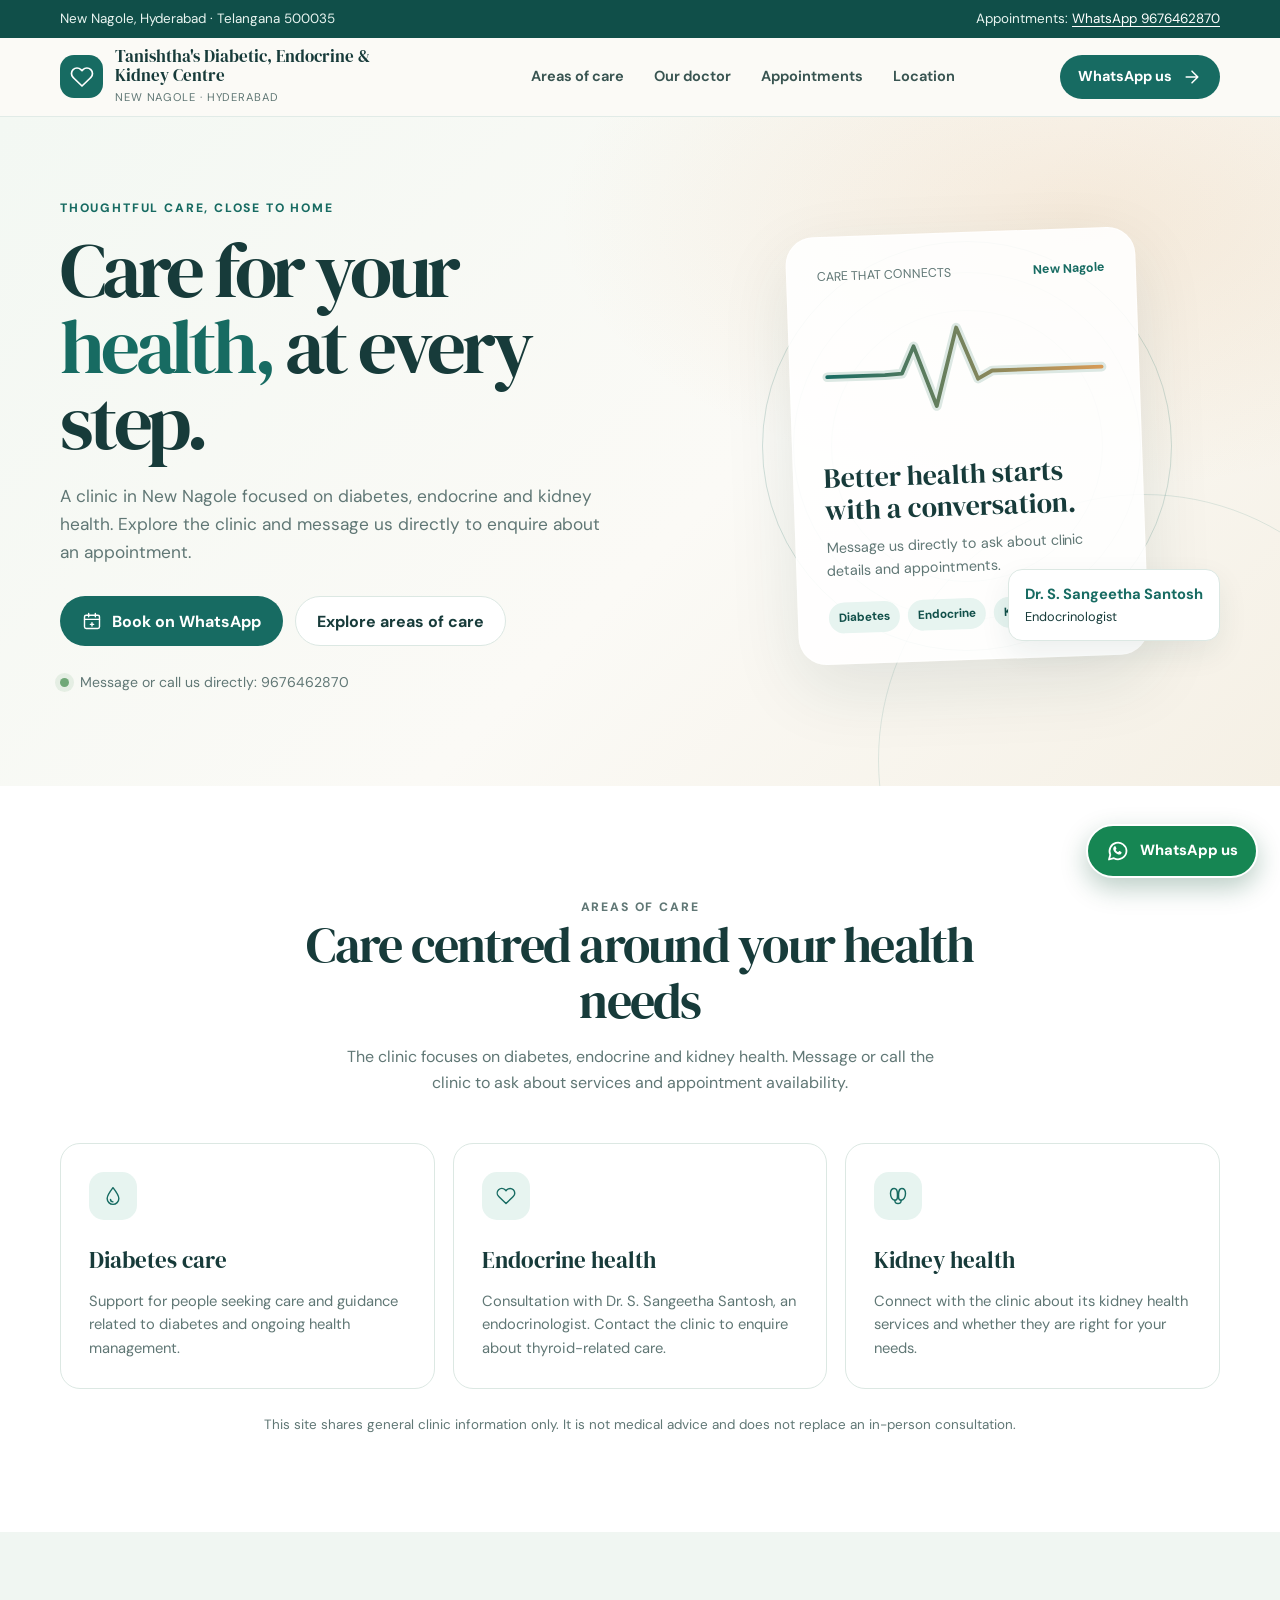
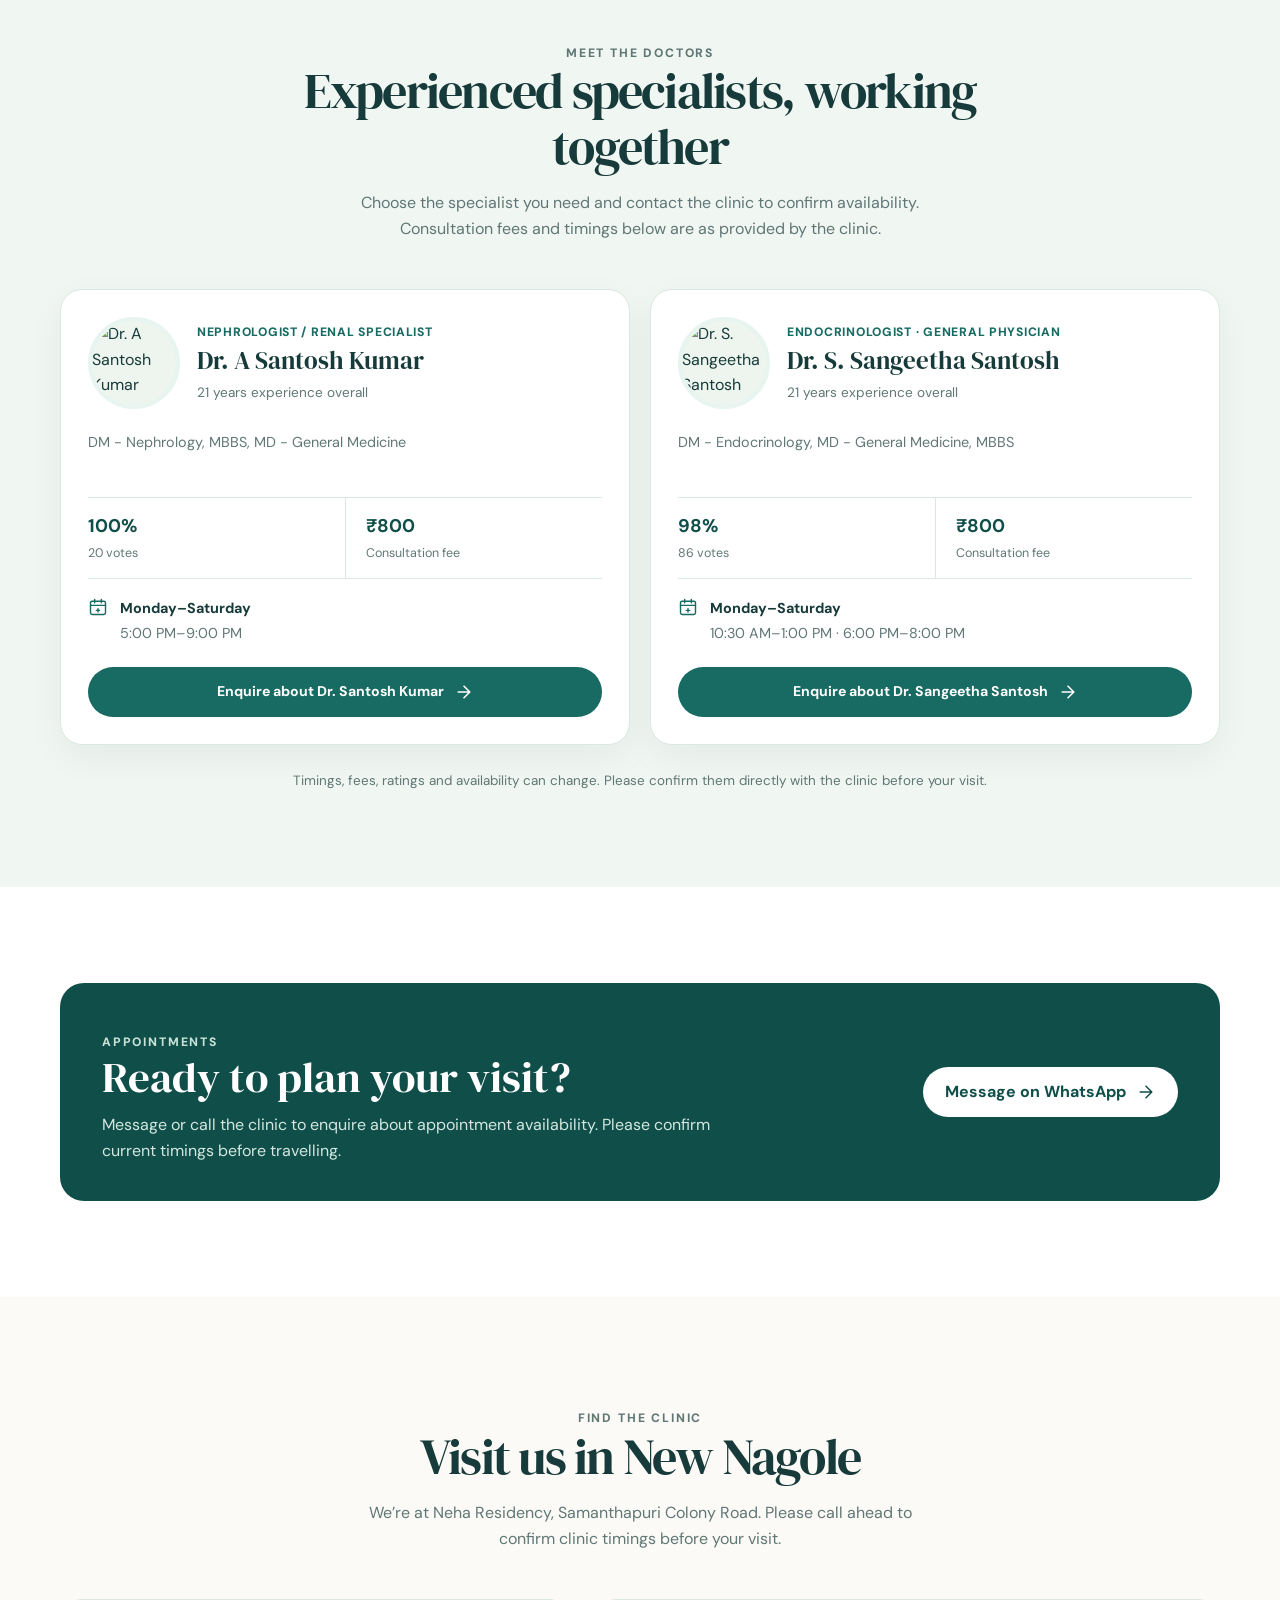
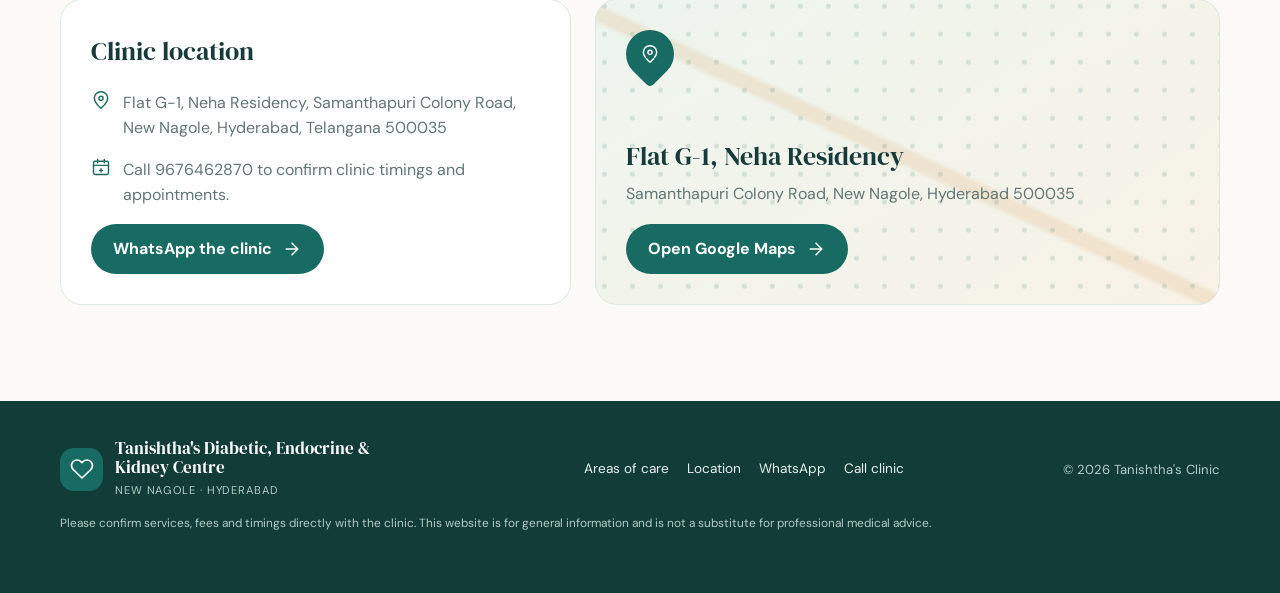
==== index.html @ 3f3e32c4 "Publish Tanishtha clinic website Add clinic landing page, WhatsApp contact, doctor profiles, and Git" ====
<!doctype html>
<html lang="en">
<head>
  <meta charset="utf-8">
  <meta name="viewport" content="width=device-width, initial-scale=1">
  <meta name="theme-color" content="#fbfaf6">
  <meta name="description" content="Contact Tanishtha's Diabetic, Endocrine & Kidney Centre in New Nagole, Hyderabad. WhatsApp or call 9676462870 for appointment enquiries and clinic details.">
  <meta property="og:type" content="website">
  <meta property="og:title" content="Tanishtha's Diabetic, Endocrine & Kidney Centre">
  <meta property="og:description" content="WhatsApp or call Tanishtha's Diabetic, Endocrine & Kidney Centre in New Nagole, Hyderabad.">
  <title>Tanishtha's Diabetic, Endocrine &amp; Kidney Centre | New Nagole, Hyderabad</title>
  <link rel="icon" href="assets/clinic-mark.svg" type="image/svg+xml">
  <link rel="preconnect" href="https://fonts.googleapis.com">
  <link rel="preconnect" href="https://fonts.gstatic.com" crossorigin>
  <link href="https://fonts.googleapis.com/css2?family=DM+Sans:wght@400;500;600;700;800&family=DM+Serif+Display&display=swap" rel="stylesheet">
  <link rel="stylesheet" href="assets/clinic.css">
  <script src="assets/clinic.js" defer></script>
</head>
<body>
  <svg aria-hidden="true" width="0" height="0" style="position:absolute">
    <symbol id="i-arrow" viewBox="0 0 24 24"><path d="M5 12h14m-7-7 7 7-7 7" fill="none" stroke="currentColor" stroke-linecap="round" stroke-linejoin="round" stroke-width="1.8"/></symbol>
    <symbol id="i-heart" viewBox="0 0 24 24"><path d="M20.8 4.6a5.5 5.5 0 0 0-7.8 0L12 5.7l-1.1-1.1a5.5 5.5 0 0 0-7.8 7.8l1.1 1.1L12 21l7.8-7.5 1.1-1.1a5.5 5.5 0 0 0-.1-7.8Z" fill="none" stroke="currentColor" stroke-linecap="round" stroke-linejoin="round" stroke-width="1.7"/></symbol>
    <symbol id="i-drop" viewBox="0 0 24 24"><path d="M12 22a7 7 0 0 0 7-7c0-4-7-13-7-13S5 11 5 15a7 7 0 0 0 7 7Z" fill="none" stroke="currentColor" stroke-linejoin="round" stroke-width="1.7"/><path d="M9 16a3 3 0 0 0 3 3" fill="none" stroke="currentColor" stroke-linecap="round" stroke-width="1.7"/></symbol>
    <symbol id="i-kidney" viewBox="0 0 24 24"><path d="M7.5 3C4.2 3 3 6.2 3 9.1 3 13 5.1 17 8.2 17c2 0 3.1-1.5 3.1-3.6V9.8C11.3 5.6 9.5 3 7.5 3Zm9 0c3.3 0 4.5 3.2 4.5 6.1 0 3.9-2.1 7.9-5.2 7.9-2 0-3.1-1.5-3.1-3.6V9.8c0-4.2 1.8-6.8 3.8-6.8Z" fill="none" stroke="currentColor" stroke-linecap="round" stroke-linejoin="round" stroke-width="1.7"/><path d="M8.2 17c0 2.2 1.5 4 3.8 4m3.8-4c0 2.2-1.5 4-3.8 4" fill="none" stroke="currentColor" stroke-linecap="round" stroke-width="1.7"/></symbol>
    <symbol id="i-pin" viewBox="0 0 24 24"><path d="M20 10c0 5-8 12-8 12S4 15 4 10a8 8 0 1 1 16 0Z" fill="none" stroke="currentColor" stroke-linejoin="round" stroke-width="1.7"/><circle cx="12" cy="10" r="2.5" fill="none" stroke="currentColor" stroke-width="1.7"/></symbol>
    <symbol id="i-calendar" viewBox="0 0 24 24"><rect x="3" y="5" width="18" height="16" rx="2" fill="none" stroke="currentColor" stroke-width="1.7"/><path d="M16 3v4M8 3v4M3 10h18m-9 4v4m-2-2h4" fill="none" stroke="currentColor" stroke-linecap="round" stroke-width="1.7"/></symbol>
    <symbol id="i-doctor" viewBox="0 0 24 24"><path d="M12 12a4 4 0 1 0 0-8 4 4 0 0 0 0 8Zm-7 9a7 7 0 0 1 14 0M19 8v6a3 3 0 0 1-6 0v-2" fill="none" stroke="currentColor" stroke-linecap="round" stroke-linejoin="round" stroke-width="1.7"/></symbol>
  </svg>
  <div class="topline">
    <div class="wrap topline-inner">
      <span>New Nagole, Hyderabad · Telangana 500035</span>
      <span>Appointments: <a href="https://wa.me/919676462870?text=Hello%2C%20I%27d%20like%20to%20enquire%20about%20an%20appointment%20at%20Tanishtha%27s%20clinic.">WhatsApp 9676462870</a></span>
    </div>
  </div>
  <header class="header">
    <nav class="wrap nav" aria-label="Main navigation">
      <a class="brand" href="#home" aria-label="Tanishtha's clinic home">
        <span class="brand-mark"><svg class="icon" aria-hidden="true"><use href="#i-heart"/></svg></span>
        <span><span class="brand-name">Tanishtha's Diabetic, Endocrine &amp; Kidney Centre</span><span class="brand-subtitle">New Nagole · Hyderabad</span></span>
      </a>
      <div class="nav-links" id="navigation">
        <a href="#care">Areas of care</a>
        <a href="#doctor">Our doctor</a>
        <a href="#visit">Appointments</a>
        <a href="#location">Location</a>
      </div>
      <div class="nav-actions">
        <a class="button" href="https://wa.me/919676462870?text=Hello%2C%20I%27d%20like%20to%20enquire%20about%20an%20appointment%20at%20Tanishtha%27s%20clinic." target="_blank" rel="noopener noreferrer">WhatsApp us <svg class="icon" aria-hidden="true"><use href="#i-arrow"/></svg></a>
        <button class="menu-toggle" type="button" aria-label="Open navigation menu" aria-controls="navigation" aria-expanded="false">
          <svg class="icon menu-icon-open" aria-hidden="true" viewBox="0 0 24 24"><path d="M4 7h16M4 12h16M4 17h16" fill="none" stroke="currentColor" stroke-linecap="round" stroke-width="1.8"/></svg>
          <svg class="icon menu-icon-close" aria-hidden="true" viewBox="0 0 24 24"><path d="m6 6 12 12M18 6 6 18" fill="none" stroke="currentColor" stroke-linecap="round" stroke-width="1.8"/></svg>
        </button>
      </div>
    </nav>
  </header>
  <main>
    <section class="hero" id="home">
      <div class="wrap hero-grid">
        <div>
          <p class="eyebrow">Thoughtful care, close to home</p>
          <h1>Care for your <em>health,</em> at every step.</h1>
          <p class="hero-copy">A clinic in New Nagole focused on diabetes, endocrine and kidney health. Explore the clinic and message us directly to enquire about an appointment.</p>
          <div class="hero-actions">
            <a class="button" href="https://wa.me/919676462870?text=Hello%2C%20I%27d%20like%20to%20enquire%20about%20an%20appointment%20at%20Tanishtha%27s%20clinic." target="_blank" rel="noopener noreferrer"><svg class="icon" aria-hidden="true"><use href="#i-calendar"/></svg> Book on WhatsApp</a>
            <a class="button button--soft" href="#care">Explore areas of care</a>
          </div>
          <div class="trust-note"><span class="trust-dot"></span><span>Message or call us directly: <a href="tel:+919676462870">9676462870</a></span></div>
        </div>
        <div class="hero-art" aria-label="Illustration representing coordinated health care">
          <div class="art-orbit" aria-hidden="true"></div>
          <article class="art-card">
            <div class="art-top"><span>CARE THAT CONNECTS</span><strong>New Nagole</strong></div>
            <svg class="health-mark" viewBox="0 0 300 130" role="img" aria-label="Decorative heartbeat line">
              <defs><linearGradient id="wave" x1="0" x2="1"><stop stop-color="#176b62"/><stop offset="1" stop-color="#d79b57"/></linearGradient></defs>
              <path d="M7 66h60l18-1 13-28 22 63 23-81 21 54 15-8h114" fill="none" stroke="#dce8e3" stroke-linecap="round" stroke-linejoin="round" stroke-width="10"/>
              <path d="M7 66h60l18-1 13-28 22 63 23-81 21 54 15-8h114" fill="none" stroke="url(#wave)" stroke-linecap="round" stroke-linejoin="round" stroke-width="4"/>
            </svg>
            <h2>Better health starts with a conversation.</h2>
            <p>Message us directly to ask about clinic details and appointments.</p>
            <div class="art-tags"><span>Diabetes</span><span>Endocrine</span><span>Kidney health</span></div>
          </article>
          <div class="floating-note"><strong>Dr. S. Sangeetha Santosh</strong>Endocrinologist</div>
        </div>
      </div>
    </section>

    <section class="section care-section" id="care">
      <div class="wrap">
        <div class="section-heading">
          <p class="eyebrow">Areas of care</p>
          <h2>Care centred around your health needs</h2>
          <p>The clinic focuses on diabetes, endocrine and kidney health. Message or call the clinic to ask about services and appointment availability.</p>
        </div>
        <div class="care-grid">
          <article class="care-card">
            <div class="care-icon"><svg class="icon" aria-hidden="true"><use href="#i-drop"/></svg></div>
            <h3>Diabetes care</h3>
            <p>Support for people seeking care and guidance related to diabetes and ongoing health management.</p>
          </article>
          <article class="care-card">
            <div class="care-icon"><svg class="icon" aria-hidden="true"><use href="#i-heart"/></svg></div>
            <h3>Endocrine health</h3>
            <p>Consultation with Dr. S. Sangeetha Santosh, an endocrinologist. Contact the clinic to enquire about thyroid-related care.</p>
          </article>
          <article class="care-card">
            <div class="care-icon"><svg class="icon" aria-hidden="true"><use href="#i-kidney"/></svg></div>
            <h3>Kidney health</h3>
            <p>Connect with the clinic about its kidney health services and whether they are right for your needs.</p>
          </article>
        </div>
        <p class="note">This site shares general clinic information only. It is not medical advice and does not replace an in-person consultation.</p>
      </div>
    </section>

    <section class="section doctor-section" id="doctor">
      <div class="wrap">
        <div class="section-heading">
          <p class="eyebrow">Meet the doctors</p>
          <h2>Experienced specialists, working together</h2>
          <p>Choose the specialist you need and contact the clinic to confirm availability. Consultation fees and timings below are as provided by the clinic.</p>
        </div>
        <div class="doctors-grid">
          <article class="doctor-card">
            <div class="doctor-card-top">
              <img class="doctor-photo" src="https://images1-fabric.practo.com/doctor/870340/dr-ambekar-santosh-kumar-5f352f59d3ddb.png/thumbnail" alt="Dr. A Santosh Kumar" loading="lazy" width="92" height="92">
              <div>
                <p class="doctor-specialty">Nephrologist / Renal Specialist</p>
                <h3>Dr. A Santosh Kumar</h3>
                <p class="doctor-experience">21 years experience overall</p>
              </div>
            </div>
            <p class="doctor-qualifications">DM - Nephrology, MBBS, MD - General Medicine</p>
            <div class="doctor-stats">
              <div><strong>100%</strong><span>20 votes</span></div>
              <div><strong>₹800</strong><span>Consultation fee</span></div>
            </div>
            <div class="doctor-schedule"><svg class="icon" aria-hidden="true"><use href="#i-calendar"/></svg><span><strong>Monday–Saturday</strong>5:00 PM–9:00 PM</span></div>
            <a class="button doctor-contact" href="https://wa.me/919676462870?text=Hello%2C%20I%27d%20like%20to%20enquire%20about%20an%20appointment%20with%20Dr.%20A%20Santosh%20Kumar.">Enquire about Dr. Santosh Kumar <svg class="icon" aria-hidden="true"><use href="#i-arrow"/></svg></a>
          </article>
          <article class="doctor-card">
            <div class="doctor-card-top">
              <img class="doctor-photo" src="https://imagesx.practo.com/providers/dr-s-sangeetha-santosh-endocrinologist-hyderabad-77d8cdd9-122f-4fcc-ba13-24023d7fada7.jpg?i_type=t_70x70" alt="Dr. S. Sangeetha Santosh" loading="lazy" width="92" height="92">
              <div>
                <p class="doctor-specialty">Endocrinologist · General Physician</p>
                <h3>Dr. S. Sangeetha Santosh</h3>
                <p class="doctor-experience">21 years experience overall</p>
              </div>
            </div>
            <p class="doctor-qualifications">DM - Endocrinology, MD - General Medicine, MBBS</p>
            <div class="doctor-stats">
              <div><strong>98%</strong><span>86 votes</span></div>
              <div><strong>₹800</strong><span>Consultation fee</span></div>
            </div>
            <div class="doctor-schedule"><svg class="icon" aria-hidden="true"><use href="#i-calendar"/></svg><span><strong>Monday–Saturday</strong>10:30 AM–1:00 PM · 6:00 PM–8:00 PM</span></div>
            <a class="button doctor-contact" href="https://wa.me/919676462870?text=Hello%2C%20I%27d%20like%20to%20enquire%20about%20an%20appointment%20with%20Dr.%20S.%20Sangeetha%20Santosh.">Enquire about Dr. Sangeetha Santosh <svg class="icon" aria-hidden="true"><use href="#i-arrow"/></svg></a>
          </article>
        </div>
        <p class="note">Timings, fees, ratings and availability can change. Please confirm them directly with the clinic before your visit.</p>
      </div>
    </section>

    <section class="section visit-section" id="visit">
      <div class="wrap">
        <div class="visit-panel">
          <div>
            <p class="eyebrow" style="color:#c9e2d7">Appointments</p>
            <h2>Ready to plan your visit?</h2>
            <p>Message or call the clinic to enquire about appointment availability. Please confirm current timings before travelling.</p>
          </div>
          <a class="button" href="https://wa.me/919676462870?text=Hello%2C%20I%27d%20like%20to%20enquire%20about%20an%20appointment%20at%20Tanishtha%27s%20clinic." target="_blank" rel="noopener noreferrer">Message on WhatsApp <svg class="icon" aria-hidden="true"><use href="#i-arrow"/></svg></a>
        </div>
      </div>
    </section>

    <section class="section location-section" id="location">
      <div class="wrap">
        <div class="section-heading">
          <p class="eyebrow">Find the clinic</p>
          <h2>Visit us in New Nagole</h2>
          <p>We’re at Neha Residency, Samanthapuri Colony Road. Please call ahead to confirm clinic timings before your visit.</p>
        </div>
        <div class="location-grid">
          <article class="location-card">
            <h3>Clinic location</h3>
            <div class="location-detail"><svg class="icon" aria-hidden="true"><use href="#i-pin"/></svg><span>Flat G-1, Neha Residency, Samanthapuri Colony Road, New Nagole, Hyderabad, Telangana 500035</span></div>
            <div class="location-detail"><svg class="icon" aria-hidden="true"><use href="#i-calendar"/></svg><span>Call <a href="tel:+919676462870">9676462870</a> to confirm clinic timings and appointments.</span></div>
            <a class="button" href="https://wa.me/919676462870?text=Hello%2C%20I%27d%20like%20to%20enquire%20about%20a%20visit%20to%20the%20clinic.">WhatsApp the clinic <svg class="icon" aria-hidden="true"><use href="#i-arrow"/></svg></a>
          </article>
          <a class="map-card" href="https://www.google.com/maps/search/?api=1&amp;query=Flat+G-1%2C+Neha+Residency%2C+Samanthapuri+Colony+Road%2C+New+Nagole%2C+Hyderabad%2C+Telangana+500035" target="_blank" rel="noopener noreferrer" aria-label="Search for the clinic address in Google Maps">
            <span class="map-pin"><svg class="icon" aria-hidden="true"><use href="#i-pin"/></svg></span>
            <h3>Flat G-1, Neha Residency</h3>
            <p>Samanthapuri Colony Road, New Nagole, Hyderabad 500035</p>
            <span class="button">Open Google Maps <svg class="icon" aria-hidden="true"><use href="#i-arrow"/></svg></span>
          </a>
        </div>
      </div>
    </section>
  </main>
  <footer class="footer">
    <div class="wrap footer-inner">
      <a class="brand" href="#home">
        <span class="brand-mark"><svg class="icon" aria-hidden="true"><use href="#i-heart"/></svg></span>
        <span><span class="brand-name">Tanishtha's Diabetic, Endocrine &amp; Kidney Centre</span><span class="brand-subtitle">New Nagole · Hyderabad</span></span>
      </a>
      <div class="footer-links"><a href="#care">Areas of care</a><a href="#location">Location</a><a href="https://wa.me/919676462870?text=Hello%2C%20I%27d%20like%20to%20enquire%20about%20an%20appointment%20at%20Tanishtha%27s%20clinic." target="_blank" rel="noopener noreferrer">WhatsApp</a><a href="tel:+919676462870">Call clinic</a></div>
      <span class="footer-copy">© <span id="year">2026</span> Tanishtha's Clinic</span>
    </div>
    <div class="wrap disclaimer">Please confirm services, fees and timings directly with the clinic. This website is for general information and is not a substitute for professional medical advice.</div>
  </footer>
  <a class="whatsapp-float" href="https://wa.me/919676462870?text=Hello%2C%20I%27d%20like%20to%20enquire%20about%20an%20appointment%20at%20Tanishtha%27s%20clinic." target="_blank" rel="noopener noreferrer" aria-label="Chat with the clinic on WhatsApp">
    <svg viewBox="0 0 24 24" aria-hidden="true"><path d="M20.5 11.8a8.5 8.5 0 0 1-12.6 7.4L3 20.5l1.3-4.7A8.5 8.5 0 1 1 20.5 11.8Z" fill="none" stroke="currentColor" stroke-linecap="round" stroke-linejoin="round" stroke-width="1.8"/><path d="M8.1 7.7c.2-.4.4-.4.7-.4h.4c.2 0 .4.1.5.4l.7 1.7c.1.2.1.4 0 .6l-.5.6c-.2.2-.2.4-.1.6.4.8 1.1 1.5 1.9 1.9.2.1.4.1.6-.1l.7-.8c.2-.2.4-.2.6-.1l1.7.8c.2.1.3.3.3.5 0 .3-.2 1.1-.7 1.5-.5.5-1.2.7-1.9.6-1-.1-2.3-.7-3.6-1.8-1.1-1-1.9-2.3-2.1-3.3-.2-.9.1-1.8.6-2.3Z" fill="currentColor"/></svg>
    <span>WhatsApp us</span>
  </a>
</body>
</html>
---- assets/clinic.css ----
:root {
  color-scheme: light;
  --ink: #173b3a;
  --muted: #607775;
  --brand: #176b62;
  --brand-dark: #104f49;
  --brand-light: #e7f4f0;
  --accent: #d79b57;
  --paper: #fbfaf6;
  --white: #fff;
  --line: #dce8e3;
  --shadow: 0 24px 70px rgba(23, 59, 58, .1);
  font-family: "DM Sans", "Segoe UI", sans-serif;
  scroll-behavior: smooth;
}

* { box-sizing: border-box; }
body { margin: 0; color: var(--ink); background: var(--paper); line-height: 1.6; }
body, button, a { -webkit-tap-highlight-color: transparent; }
a { color: inherit; text-decoration: none; }
button { font: inherit; }
img, svg { display: block; max-width: 100%; }
.wrap { width: min(1160px, calc(100% - 40px)); margin-inline: auto; }
.eyebrow { margin: 0 0 14px; color: var(--brand); font-size: .76rem; font-weight: 800; letter-spacing: .15em; text-transform: uppercase; }
.section { padding: 96px 0; }
.section-heading { max-width: 680px; margin: 0 auto 48px; text-align: center; }
.section-heading h2 { margin: 0; font-family: "DM Serif Display", Georgia, serif; font-size: clamp(2rem, 4vw, 3.15rem); font-weight: 400; letter-spacing: -.035em; line-height: 1.1; }
.section-heading p { margin: 16px auto 0; max-width: 590px; color: var(--muted); }
.button { min-height: 50px; display: inline-flex; align-items: center; justify-content: center; gap: 10px; padding: 0 21px; border: 1px solid transparent; border-radius: 999px; background: var(--brand); color: var(--white); font-weight: 700; transition: background .2s, transform .2s, box-shadow .2s; }
.button:hover { transform: translateY(-2px); background: var(--brand-dark); box-shadow: 0 10px 24px rgba(23, 107, 98, .2); }
.button:focus-visible, a:focus-visible, button:focus-visible { outline: 3px solid var(--accent); outline-offset: 3px; }
.button--outline { border-color: rgba(255,255,255,.56); background: transparent; color: var(--white); }
.button--outline:hover { background: rgba(255,255,255,.12); }
.icon { width: 20px; height: 20px; flex: none; }

.topline { background: var(--brand-dark); color: #e9f5f1; font-size: .84rem; }
.topline-inner { min-height: 38px; display: flex; align-items: center; justify-content: space-between; gap: 14px; }
.topline a { color: white; text-decoration: underline; text-underline-offset: 3px; }
.header { position: sticky; z-index: 20; top: 0; border-bottom: 1px solid rgba(220,232,227,.82); background: rgba(251,250,246,.94); backdrop-filter: blur(14px); }
.nav { min-height: 78px; display: flex; align-items: center; justify-content: space-between; gap: 24px; }
.brand { display: flex; align-items: center; gap: 12px; min-width: 0; }
.brand-mark { width: 43px; height: 43px; display: grid; place-items: center; border-radius: 14px; background: var(--brand); color: white; }
.brand-mark .icon { width: 24px; height: 24px; }
.brand-name { display: block; max-width: 310px; font-family: "DM Serif Display", Georgia, serif; font-size: 1.08rem; line-height: 1.12; }
.brand-subtitle { display: block; margin-top: 4px; color: var(--muted); font-size: .7rem; letter-spacing: .08em; text-transform: uppercase; }
.nav-links { display: flex; align-items: center; gap: clamp(14px, 2.4vw, 30px); color: #385451; font-size: .91rem; font-weight: 650; }
.nav-links a:hover { color: var(--brand); }
.nav-actions { display: flex; align-items: center; gap: 12px; }
.nav-actions .button { min-height: 44px; padding-inline: 17px; font-size: .9rem; }
.menu-toggle { display: none; width: 44px; height: 44px; place-items: center; border: 1px solid var(--line); border-radius: 50%; background: white; color: var(--ink); cursor: pointer; }
.menu-icon-close { display: none; }
.menu-toggle[aria-expanded="true"] .menu-icon-open { display: none; }
.menu-toggle[aria-expanded="true"] .menu-icon-close { display: block; }

.hero { position: relative; overflow: hidden; padding: 82px 0 92px; background: radial-gradient(ellipse at 84% 15%, rgba(215,155,87,.17), transparent 34%), linear-gradient(135deg, #f3f8f3 0%, #fbfaf6 56%, #f5f0e5 100%); }
.hero::after { position: absolute; right: -130px; bottom: -240px; width: 530px; height: 530px; border: 1px solid rgba(23,107,98,.12); border-radius: 50%; content: ""; }
.hero-grid { position: relative; z-index: 1; display: grid; grid-template-columns: 1.08fr .92fr; align-items: center; gap: 60px; }
.hero h1 { max-width: 700px; margin: 0; font-family: "DM Serif Display", Georgia, serif; font-size: clamp(3rem, 6vw, 5.55rem); font-weight: 400; letter-spacing: -.055em; line-height: .99; }
.hero h1 em { color: var(--brand); font-style: normal; }
.hero-copy { max-width: 560px; margin: 23px 0 0; color: var(--muted); font-size: 1.08rem; }
.hero-actions { display: flex; flex-wrap: wrap; gap: 12px; margin-top: 30px; }
.hero .button--soft { border-color: var(--line); background: white; color: var(--ink); }
.hero .button--soft:hover { background: var(--brand-light); }
.trust-note { display: flex; align-items: center; gap: 11px; margin-top: 25px; color: var(--muted); font-size: .88rem; }
.trust-dot { width: 9px; height: 9px; flex: none; border-radius: 50%; background: #70a878; box-shadow: 0 0 0 5px rgba(112,168,120,.14); }
.hero-art { position: relative; min-height: 430px; display: grid; place-items: center; }
.art-orbit { position: absolute; width: min(410px, 95%); aspect-ratio: 1; border: 1px solid rgba(23,107,98,.18); border-radius: 50%; }
.art-orbit::before, .art-orbit::after { position: absolute; border: 1px solid rgba(23,107,98,.12); border-radius: 50%; content: ""; }
.art-orbit::before { inset: 30px; }
.art-orbit::after { inset: 68px; }
.art-card { position: relative; z-index: 1; width: min(350px, 84%); padding: 30px; border: 1px solid rgba(255,255,255,.7); border-radius: 28px; background: rgba(255,255,255,.87); box-shadow: var(--shadow); transform: rotate(-2deg); }
.art-top { display: flex; align-items: center; justify-content: space-between; color: var(--muted); font-size: .78rem; }
.art-top strong { color: var(--brand); }
.health-mark { width: 100%; margin: 26px 0 23px; }
.art-card h2 { margin: 0; font-family: "DM Serif Display", Georgia, serif; font-size: 1.75rem; font-weight: 400; line-height: 1.15; }
.art-card p { margin: 11px 0 0; color: var(--muted); font-size: .9rem; }
.art-tags { display: flex; flex-wrap: wrap; gap: 8px; margin-top: 20px; }
.art-tags span { padding: 6px 10px; border-radius: 999px; background: var(--brand-light); color: var(--brand-dark); font-size: .74rem; font-weight: 700; }
.floating-note { position: absolute; z-index: 2; right: 0; bottom: 20px; padding: 13px 16px; border: 1px solid var(--line); border-radius: 14px; background: white; box-shadow: 0 12px 30px rgba(23,59,58,.08); font-size: .8rem; }
.floating-note strong { display: block; color: var(--brand); font-size: .92rem; }

.care-section { background: white; }
.care-grid { display: grid; grid-template-columns: repeat(3, 1fr); gap: 18px; }
.care-card { min-height: 245px; padding: 28px; border: 1px solid var(--line); border-radius: 20px; background: #fff; transition: transform .2s, box-shadow .2s; }
.care-card:hover { transform: translateY(-4px); box-shadow: 0 14px 36px rgba(23,59,58,.08); }
.care-icon { width: 48px; height: 48px; display: grid; place-items: center; margin-bottom: 22px; border-radius: 15px; background: var(--brand-light); color: var(--brand); }
.care-card h3 { margin: 0; font-family: "DM Serif Display", Georgia, serif; font-size: 1.45rem; font-weight: 400; }
.care-card p { margin: 10px 0 0; color: var(--muted); font-size: .92rem; }
.note { margin: 25px auto 0; max-width: 790px; color: var(--muted); text-align: center; font-size: .84rem; }

.doctor-section { background: #f0f6f2; }
.doctors-grid { display: grid; grid-template-columns: repeat(2, minmax(0, 1fr)); gap: 20px; }
.doctor-card { display: flex; flex-direction: column; padding: 27px; border: 1px solid var(--line); border-radius: 22px; background: white; box-shadow: 0 12px 36px rgba(23,59,58,.05); }
.doctor-card-top { display: flex; align-items: center; gap: 17px; }
.doctor-photo { width: 92px; height: 92px; flex: none; border: 4px solid var(--brand-light); border-radius: 50%; background: #edf5ee; object-fit: cover; }
.doctor-specialty { margin: 0 0 5px; color: var(--brand); font-size: .76rem; font-weight: 800; letter-spacing: .06em; text-transform: uppercase; }
.doctor-card h3 { margin: 0; font-family: "DM Serif Display", Georgia, serif; font-size: 1.55rem; font-weight: 400; line-height: 1.12; }
.doctor-experience { margin: 7px 0 0; color: var(--muted); font-size: .85rem; }
.doctor-qualifications { min-height: 48px; margin: 22px 0 18px; color: var(--muted); font-size: .9rem; }
.doctor-stats { display: grid; grid-template-columns: repeat(2, 1fr); border-block: 1px solid var(--line); }
.doctor-stats div { display: flex; flex-direction: column; gap: 2px; padding: 14px 10px 14px 0; }
.doctor-stats div + div { padding-left: 20px; border-left: 1px solid var(--line); }
.doctor-stats strong { color: var(--brand-dark); font-size: 1.15rem; }
.doctor-stats span { color: var(--muted); font-size: .78rem; }
.doctor-schedule { display: flex; align-items: flex-start; gap: 12px; margin: 18px 0 22px; color: var(--muted); font-size: .9rem; }
.doctor-schedule .icon { color: var(--brand); }
.doctor-schedule strong { display: block; margin-bottom: 2px; color: var(--ink); }
.doctor-contact { width: 100%; margin-top: auto; padding-inline: 13px; text-align: center; font-size: .88rem; }

.visit-section { background: white; }
.visit-panel { display: grid; grid-template-columns: 1fr auto; align-items: center; gap: 36px; padding: 38px 42px; border-radius: 24px; background: var(--brand-dark); color: white; }
.visit-panel h2 { margin: 0; font-family: "DM Serif Display", Georgia, serif; font-size: clamp(1.8rem, 3.6vw, 2.7rem); font-weight: 400; line-height: 1.1; }
.visit-panel p { max-width: 650px; margin: 12px 0 0; color: #d3e7e0; }
.visit-panel .button { background: white; color: var(--brand-dark); white-space: nowrap; }
.visit-panel .button:hover { background: #ecf5f0; }

.location-section { background: var(--paper); }
.location-grid { display: grid; grid-template-columns: .9fr 1.1fr; gap: 24px; }
.location-card, .map-card { min-height: 270px; padding: 30px; border: 1px solid var(--line); border-radius: 22px; background: white; }
.location-card h3 { margin: 0 0 17px; font-family: "DM Serif Display", Georgia, serif; font-size: 1.65rem; font-weight: 400; }
.location-detail { display: flex; align-items: flex-start; gap: 12px; margin: 16px 0; color: var(--muted); }
.location-detail .icon { color: var(--brand); }
.map-card { display: flex; flex-direction: column; align-items: flex-start; justify-content: flex-end; overflow: hidden; background: radial-gradient(circle at 30% 22%, rgba(23,107,98,.14) 0 2px, transparent 3px), linear-gradient(25deg, transparent 47%, rgba(215,155,87,.18) 48% 50%, transparent 51%), linear-gradient(145deg, #edf5ee, #f8f2e7); background-size: 28px 28px, 100% 100%, 100% 100%; }
.map-pin { width: 48px; height: 48px; display: grid; place-items: center; margin-bottom: auto; border-radius: 50% 50% 50% 10%; background: var(--brand); color: white; transform: rotate(-45deg); }
.map-pin .icon { transform: rotate(45deg); }
.map-card h3 { margin: 26px 0 4px; font-family: "DM Serif Display", Georgia, serif; font-size: 1.6rem; font-weight: 400; }
.map-card p { margin: 0 0 17px; color: var(--muted); }

.footer { padding: 38px 0; background: #123c38; color: #e6f1ec; }
.footer-inner { display: flex; align-items: center; justify-content: space-between; gap: 24px; }
.footer .brand-name { color: white; }
.footer .brand-subtitle { color: #b4ccc3; }
.footer-copy { color: #b4ccc3; font-size: .82rem; }
.footer-links { display: flex; flex-wrap: wrap; gap: 18px; color: #e6f1ec; font-size: .85rem; }
.footer-links a:hover { text-decoration: underline; text-underline-offset: 4px; }
.disclaimer { padding: 14px 0 22px; background: #123c38; color: #b4ccc3; font-size: .74rem; }
.whatsapp-float { position: fixed; z-index: 30; right: 22px; bottom: 22px; min-height: 54px; display: inline-flex; align-items: center; gap: 10px; padding: 0 18px; border: 2px solid white; border-radius: 999px; background: #168653; color: white; box-shadow: 0 10px 26px rgba(12,80,51,.28); font-size: .92rem; font-weight: 800; transition: transform .2s, background .2s; }
.whatsapp-float:hover { transform: translateY(-3px); background: #116d43; }
.whatsapp-float svg { width: 24px; height: 24px; }

@media (max-width: 950px) {
  .nav-links { gap: 14px; }
  .nav-links a { font-size: .84rem; }
  .nav-actions .button { padding-inline: 13px; }
  .hero-grid { gap: 30px; }
}
@media (max-width: 780px) {
  .wrap { width: min(100% - 32px, 600px); }
  .topline-inner { min-height: 36px; justify-content: center; text-align: center; font-size: .78rem; }
  .topline-inner span:last-child { display: none; }
  .nav { min-height: 70px; }
  .brand-name { max-width: 230px; font-size: .98rem; }
  .nav-links { position: absolute; top: 69px; right: 0; left: 0; display: none; align-items: stretch; gap: 0; padding: 9px 20px 19px; border-bottom: 1px solid var(--line); background: var(--paper); box-shadow: 0 18px 25px rgba(23,59,58,.08); }
  .nav-links.is-open { display: flex; flex-direction: column; }
  .nav-links a { padding: 12px 6px; border-bottom: 1px solid var(--line); font-size: .95rem; }
  .nav-links a:last-child { border-bottom: 0; }
  .nav-actions .button { display: none; }
  .menu-toggle { display: grid; }
  .hero { padding: 58px 0 62px; }
  .hero-grid { grid-template-columns: 1fr; gap: 12px; }
  .hero h1 { font-size: clamp(3rem, 12vw, 4.8rem); }
  .hero-art { min-height: 360px; }
  .art-card { width: min(330px, 83%); }
  .floating-note { right: 0; bottom: 4px; }
  .section { padding: 72px 0; }
  .section-heading { margin-bottom: 34px; }
  .care-grid { grid-template-columns: 1fr; gap: 13px; }
  .care-card { min-height: auto; padding: 23px; }
  .care-icon { margin-bottom: 15px; }
  .doctors-grid, .location-grid { grid-template-columns: 1fr; gap: 16px; }
  .doctor-card { padding: 23px; }
  .doctor-qualifications { min-height: 0; }
  .visit-panel { grid-template-columns: 1fr; padding: 29px 25px; }
  .visit-panel .button { justify-self: start; }
  .footer-inner { align-items: flex-start; flex-direction: column; }
  .whatsapp-float { right: 14px; bottom: 14px; min-height: 50px; padding-inline: 15px; }
}
@media (prefers-reduced-motion: reduce) {
  *, *::before, *::after { scroll-behavior: auto !important; transition-duration: .01ms !important; }
}
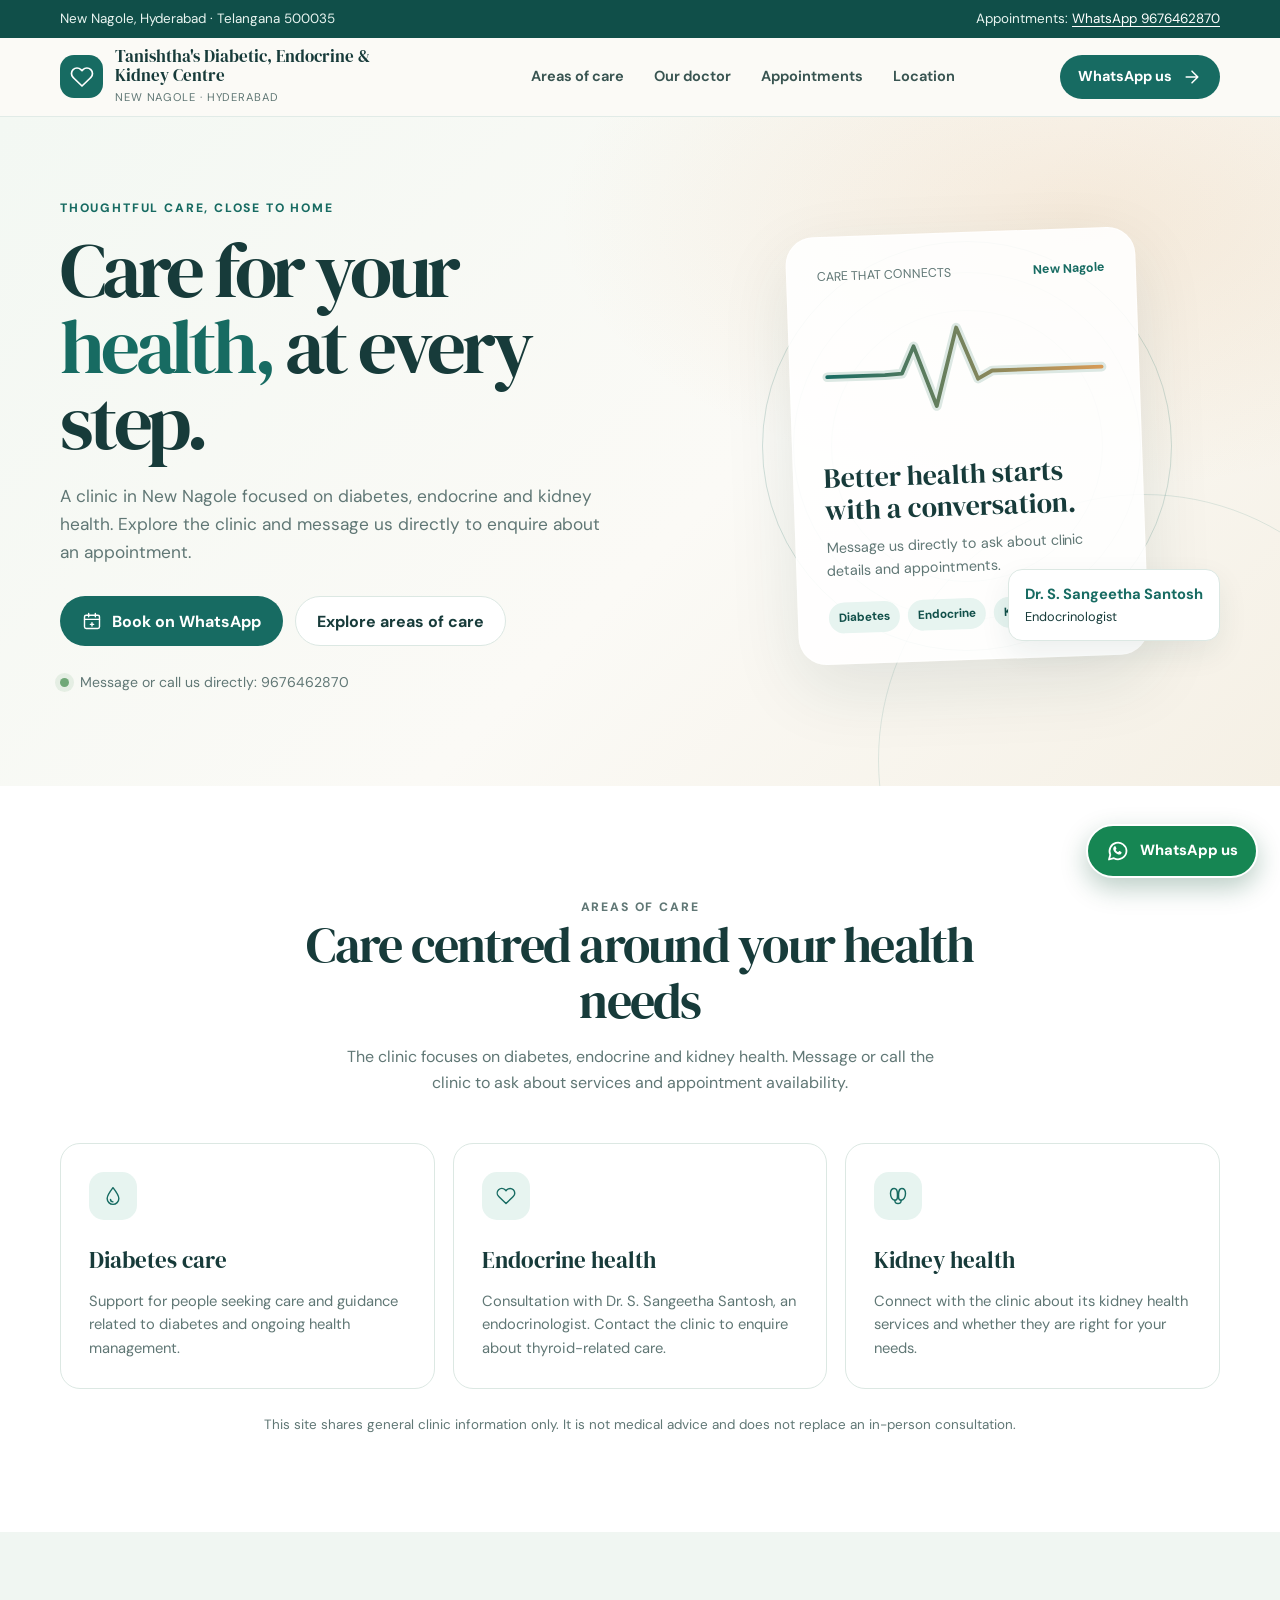
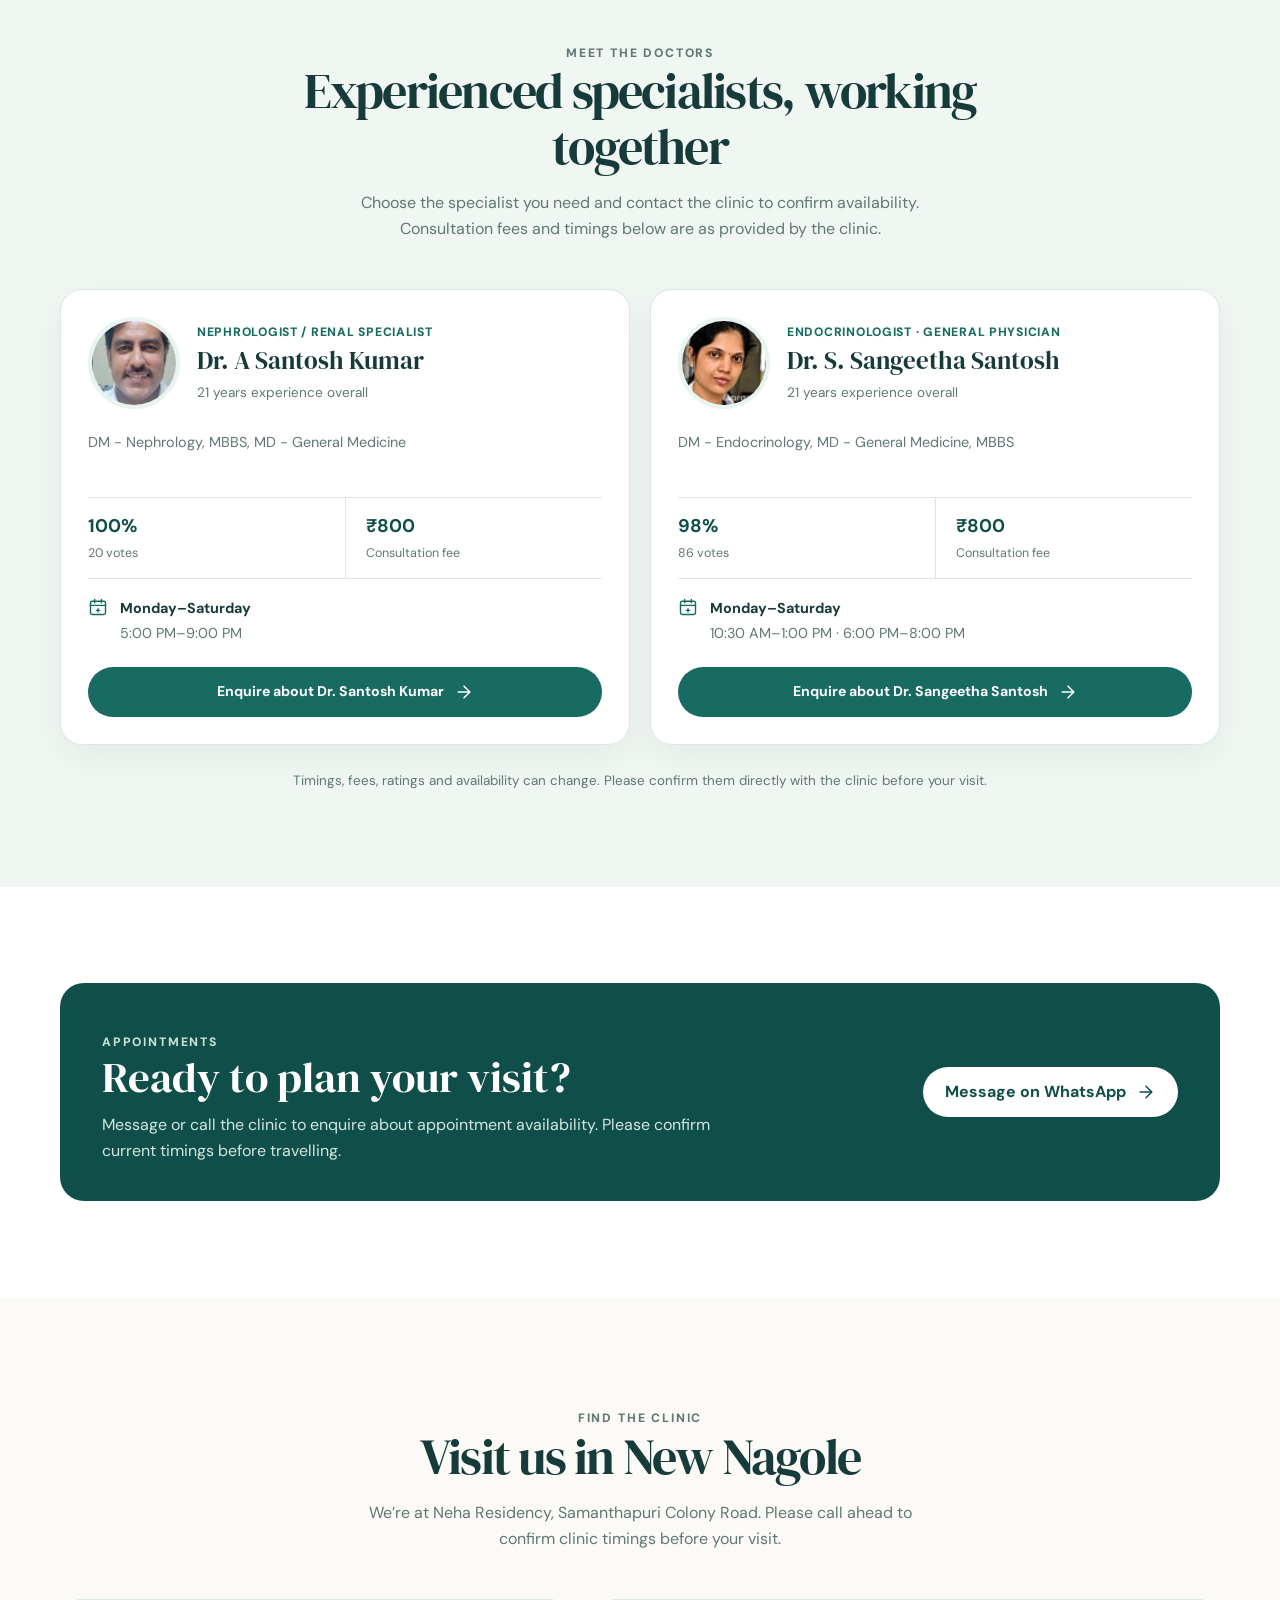
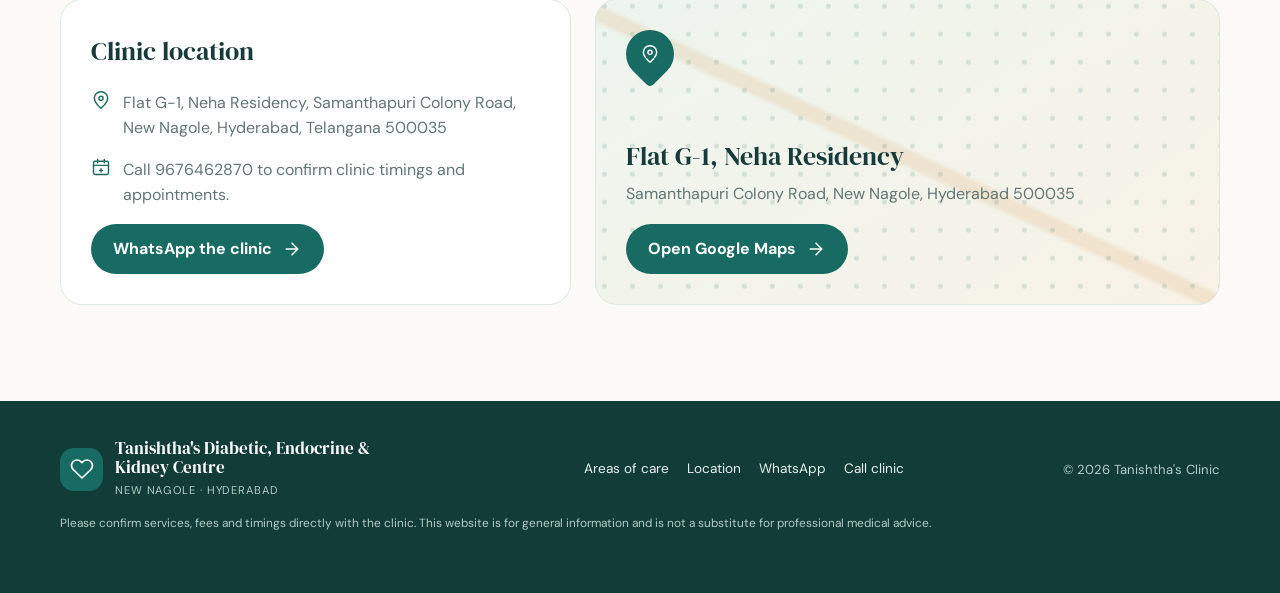
==== commit b8e85721: "Bundle doctor portraits for hosted demo Store the supplied doctor profile portraits locally so they " ====
--- a/index.html
+++ b/index.html
@@ -122,7 +122,7 @@
         <div class="doctors-grid">
           <article class="doctor-card">
             <div class="doctor-card-top">
-              <img class="doctor-photo" src="https://images1-fabric.practo.com/doctor/870340/dr-ambekar-santosh-kumar-5f352f59d3ddb.png/thumbnail" alt="Dr. A Santosh Kumar" loading="lazy" width="92" height="92">
+              <img class="doctor-photo" src="assets/dr-a-santosh-kumar.png" alt="Dr. A Santosh Kumar" loading="lazy" width="92" height="92">
               <div>
                 <p class="doctor-specialty">Nephrologist / Renal Specialist</p>
                 <h3>Dr. A Santosh Kumar</h3>
@@ -139,7 +139,7 @@
           </article>
           <article class="doctor-card">
             <div class="doctor-card-top">
-              <img class="doctor-photo" src="https://imagesx.practo.com/providers/dr-s-sangeetha-santosh-endocrinologist-hyderabad-77d8cdd9-122f-4fcc-ba13-24023d7fada7.jpg?i_type=t_70x70" alt="Dr. S. Sangeetha Santosh" loading="lazy" width="92" height="92">
+              <img class="doctor-photo" src="assets/dr-s-sangeetha-santosh.jpg" alt="Dr. S. Sangeetha Santosh" loading="lazy" width="92" height="92">
               <div>
                 <p class="doctor-specialty">Endocrinologist · General Physician</p>
                 <h3>Dr. S. Sangeetha Santosh</h3>
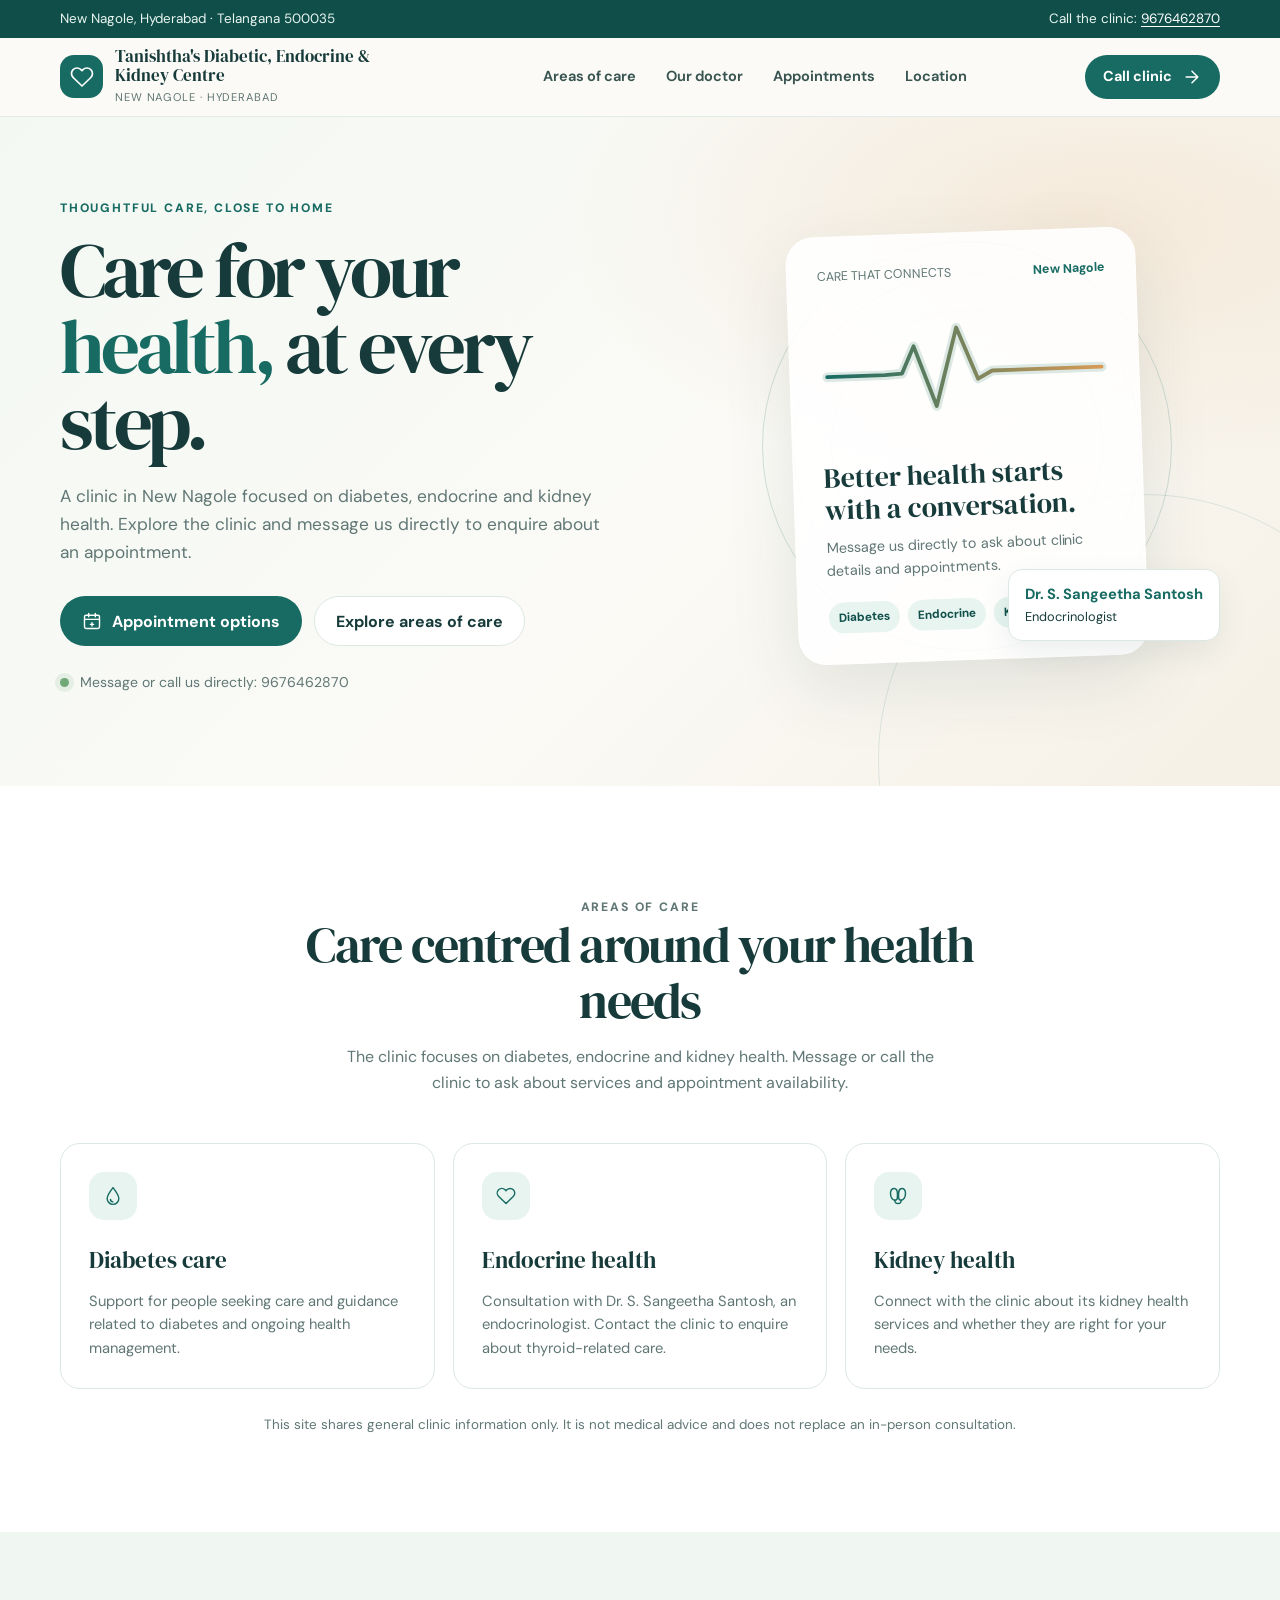
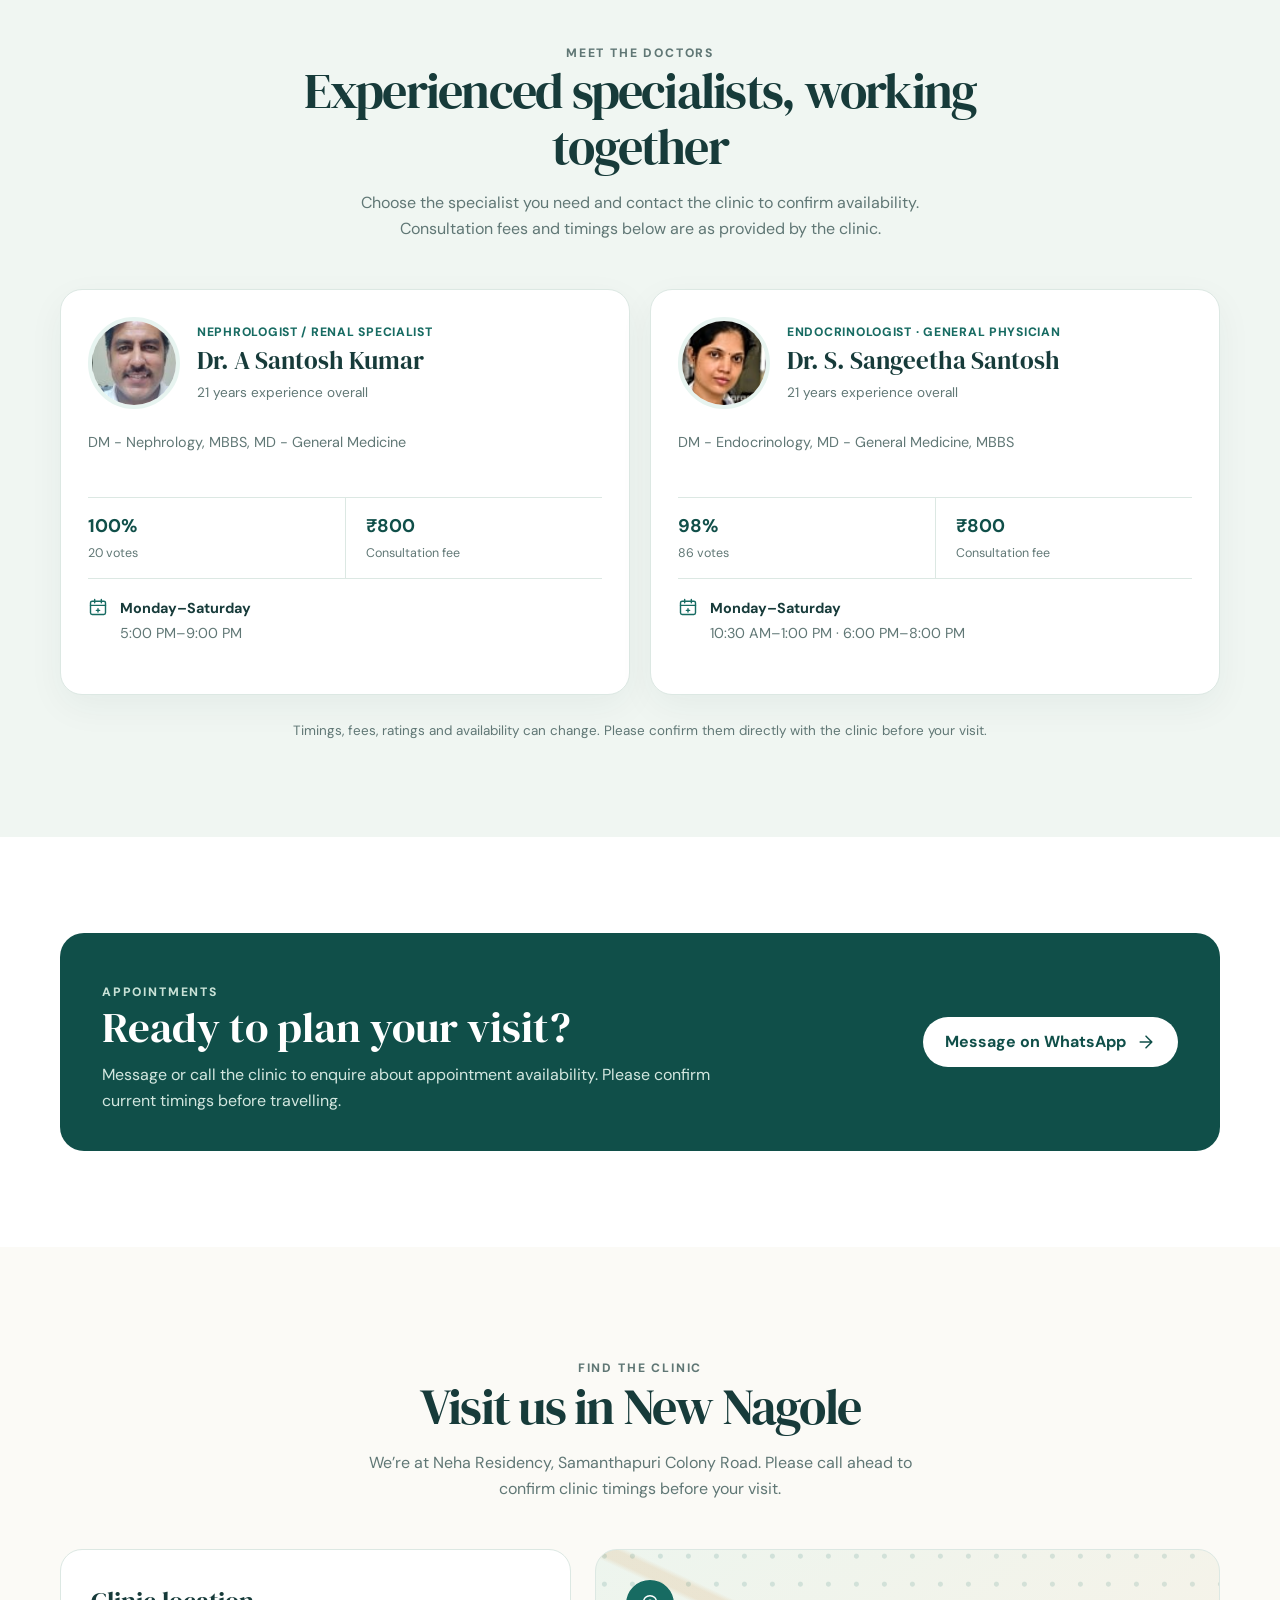
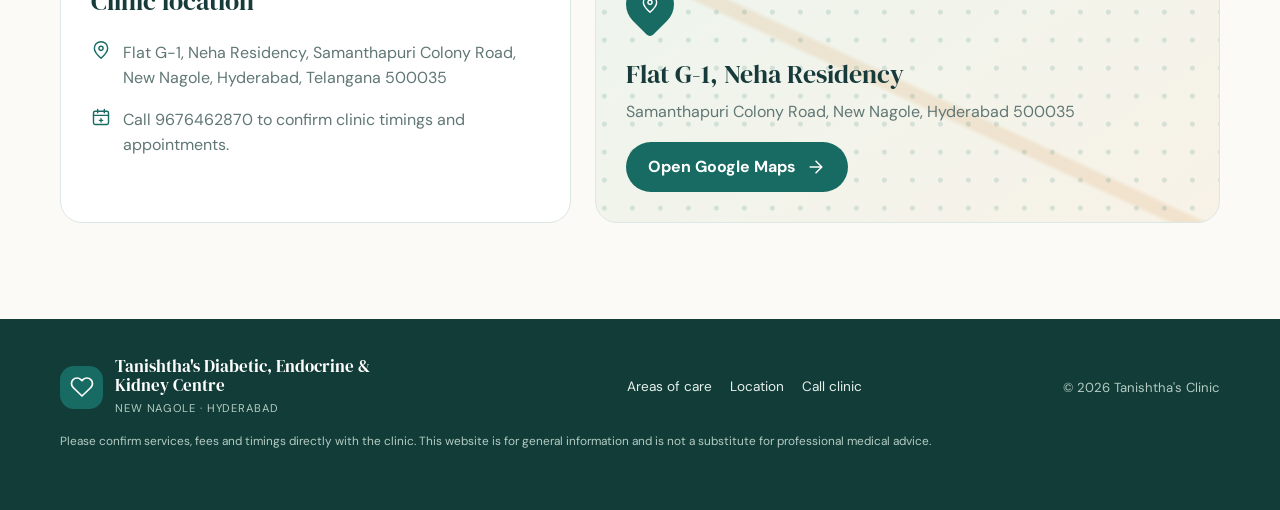
==== commit d79bb767: "Simplify WhatsApp appointment calls to action Keep a single WhatsApp appointment button and use phon" ====
--- a/index.html
+++ b/index.html
@@ -29,7 +29,7 @@
   <div class="topline">
     <div class="wrap topline-inner">
       <span>New Nagole, Hyderabad · Telangana 500035</span>
-      <span>Appointments: <a href="https://wa.me/919676462870?text=Hello%2C%20I%27d%20like%20to%20enquire%20about%20an%20appointment%20at%20Tanishtha%27s%20clinic.">WhatsApp 9676462870</a></span>
+      <span>Call the clinic: <a href="tel:+919676462870">9676462870</a></span>
     </div>
   </div>
   <header class="header">
@@ -45,7 +45,7 @@
         <a href="#location">Location</a>
       </div>
       <div class="nav-actions">
-        <a class="button" href="https://wa.me/919676462870?text=Hello%2C%20I%27d%20like%20to%20enquire%20about%20an%20appointment%20at%20Tanishtha%27s%20clinic." target="_blank" rel="noopener noreferrer">WhatsApp us <svg class="icon" aria-hidden="true"><use href="#i-arrow"/></svg></a>
+        <a class="button" href="tel:+919676462870">Call clinic <svg class="icon" aria-hidden="true"><use href="#i-arrow"/></svg></a>
         <button class="menu-toggle" type="button" aria-label="Open navigation menu" aria-controls="navigation" aria-expanded="false">
           <svg class="icon menu-icon-open" aria-hidden="true" viewBox="0 0 24 24"><path d="M4 7h16M4 12h16M4 17h16" fill="none" stroke="currentColor" stroke-linecap="round" stroke-width="1.8"/></svg>
           <svg class="icon menu-icon-close" aria-hidden="true" viewBox="0 0 24 24"><path d="m6 6 12 12M18 6 6 18" fill="none" stroke="currentColor" stroke-linecap="round" stroke-width="1.8"/></svg>
@@ -61,7 +61,7 @@
           <h1>Care for your <em>health,</em> at every step.</h1>
           <p class="hero-copy">A clinic in New Nagole focused on diabetes, endocrine and kidney health. Explore the clinic and message us directly to enquire about an appointment.</p>
           <div class="hero-actions">
-            <a class="button" href="https://wa.me/919676462870?text=Hello%2C%20I%27d%20like%20to%20enquire%20about%20an%20appointment%20at%20Tanishtha%27s%20clinic." target="_blank" rel="noopener noreferrer"><svg class="icon" aria-hidden="true"><use href="#i-calendar"/></svg> Book on WhatsApp</a>
+            <a class="button" href="#visit"><svg class="icon" aria-hidden="true"><use href="#i-calendar"/></svg> Appointment options</a>
             <a class="button button--soft" href="#care">Explore areas of care</a>
           </div>
           <div class="trust-note"><span class="trust-dot"></span><span>Message or call us directly: <a href="tel:+919676462870">9676462870</a></span></div>
@@ -135,7 +135,6 @@
               <div><strong>₹800</strong><span>Consultation fee</span></div>
             </div>
             <div class="doctor-schedule"><svg class="icon" aria-hidden="true"><use href="#i-calendar"/></svg><span><strong>Monday–Saturday</strong>5:00 PM–9:00 PM</span></div>
-            <a class="button doctor-contact" href="https://wa.me/919676462870?text=Hello%2C%20I%27d%20like%20to%20enquire%20about%20an%20appointment%20with%20Dr.%20A%20Santosh%20Kumar.">Enquire about Dr. Santosh Kumar <svg class="icon" aria-hidden="true"><use href="#i-arrow"/></svg></a>
           </article>
           <article class="doctor-card">
             <div class="doctor-card-top">
@@ -152,7 +151,6 @@
               <div><strong>₹800</strong><span>Consultation fee</span></div>
             </div>
             <div class="doctor-schedule"><svg class="icon" aria-hidden="true"><use href="#i-calendar"/></svg><span><strong>Monday–Saturday</strong>10:30 AM–1:00 PM · 6:00 PM–8:00 PM</span></div>
-            <a class="button doctor-contact" href="https://wa.me/919676462870?text=Hello%2C%20I%27d%20like%20to%20enquire%20about%20an%20appointment%20with%20Dr.%20S.%20Sangeetha%20Santosh.">Enquire about Dr. Sangeetha Santosh <svg class="icon" aria-hidden="true"><use href="#i-arrow"/></svg></a>
           </article>
         </div>
         <p class="note">Timings, fees, ratings and availability can change. Please confirm them directly with the clinic before your visit.</p>
@@ -184,7 +182,6 @@
             <h3>Clinic location</h3>
             <div class="location-detail"><svg class="icon" aria-hidden="true"><use href="#i-pin"/></svg><span>Flat G-1, Neha Residency, Samanthapuri Colony Road, New Nagole, Hyderabad, Telangana 500035</span></div>
             <div class="location-detail"><svg class="icon" aria-hidden="true"><use href="#i-calendar"/></svg><span>Call <a href="tel:+919676462870">9676462870</a> to confirm clinic timings and appointments.</span></div>
-            <a class="button" href="https://wa.me/919676462870?text=Hello%2C%20I%27d%20like%20to%20enquire%20about%20a%20visit%20to%20the%20clinic.">WhatsApp the clinic <svg class="icon" aria-hidden="true"><use href="#i-arrow"/></svg></a>
           </article>
           <a class="map-card" href="https://www.google.com/maps/search/?api=1&amp;query=Flat+G-1%2C+Neha+Residency%2C+Samanthapuri+Colony+Road%2C+New+Nagole%2C+Hyderabad%2C+Telangana+500035" target="_blank" rel="noopener noreferrer" aria-label="Search for the clinic address in Google Maps">
             <span class="map-pin"><svg class="icon" aria-hidden="true"><use href="#i-pin"/></svg></span>
@@ -202,14 +199,10 @@
         <span class="brand-mark"><svg class="icon" aria-hidden="true"><use href="#i-heart"/></svg></span>
         <span><span class="brand-name">Tanishtha's Diabetic, Endocrine &amp; Kidney Centre</span><span class="brand-subtitle">New Nagole · Hyderabad</span></span>
       </a>
-      <div class="footer-links"><a href="#care">Areas of care</a><a href="#location">Location</a><a href="https://wa.me/919676462870?text=Hello%2C%20I%27d%20like%20to%20enquire%20about%20an%20appointment%20at%20Tanishtha%27s%20clinic." target="_blank" rel="noopener noreferrer">WhatsApp</a><a href="tel:+919676462870">Call clinic</a></div>
+      <div class="footer-links"><a href="#care">Areas of care</a><a href="#location">Location</a><a href="tel:+919676462870">Call clinic</a></div>
       <span class="footer-copy">© <span id="year">2026</span> Tanishtha's Clinic</span>
     </div>
     <div class="wrap disclaimer">Please confirm services, fees and timings directly with the clinic. This website is for general information and is not a substitute for professional medical advice.</div>
   </footer>
-  <a class="whatsapp-float" href="https://wa.me/919676462870?text=Hello%2C%20I%27d%20like%20to%20enquire%20about%20an%20appointment%20at%20Tanishtha%27s%20clinic." target="_blank" rel="noopener noreferrer" aria-label="Chat with the clinic on WhatsApp">
-    <svg viewBox="0 0 24 24" aria-hidden="true"><path d="M20.5 11.8a8.5 8.5 0 0 1-12.6 7.4L3 20.5l1.3-4.7A8.5 8.5 0 1 1 20.5 11.8Z" fill="none" stroke="currentColor" stroke-linecap="round" stroke-linejoin="round" stroke-width="1.8"/><path d="M8.1 7.7c.2-.4.4-.4.7-.4h.4c.2 0 .4.1.5.4l.7 1.7c.1.2.1.4 0 .6l-.5.6c-.2.2-.2.4-.1.6.4.8 1.1 1.5 1.9 1.9.2.1.4.1.6-.1l.7-.8c.2-.2.4-.2.6-.1l1.7.8c.2.1.3.3.3.5 0 .3-.2 1.1-.7 1.5-.5.5-1.2.7-1.9.6-1-.1-2.3-.7-3.6-1.8-1.1-1-1.9-2.3-2.1-3.3-.2-.9.1-1.8.6-2.3Z" fill="currentColor"/></svg>
-    <span>WhatsApp us</span>
-  </a>
 </body>
 </html>
--- a/assets/clinic.css
+++ b/assets/clinic.css
@@ -105,7 +105,6 @@
 .doctor-schedule { display: flex; align-items: flex-start; gap: 12px; margin: 18px 0 22px; color: var(--muted); font-size: .9rem; }
 .doctor-schedule .icon { color: var(--brand); }
 .doctor-schedule strong { display: block; margin-bottom: 2px; color: var(--ink); }
-.doctor-contact { width: 100%; margin-top: auto; padding-inline: 13px; text-align: center; font-size: .88rem; }
 
 .visit-section { background: white; }
 .visit-panel { display: grid; grid-template-columns: 1fr auto; align-items: center; gap: 36px; padding: 38px 42px; border-radius: 24px; background: var(--brand-dark); color: white; }
@@ -134,9 +133,6 @@
 .footer-links { display: flex; flex-wrap: wrap; gap: 18px; color: #e6f1ec; font-size: .85rem; }
 .footer-links a:hover { text-decoration: underline; text-underline-offset: 4px; }
 .disclaimer { padding: 14px 0 22px; background: #123c38; color: #b4ccc3; font-size: .74rem; }
-.whatsapp-float { position: fixed; z-index: 30; right: 22px; bottom: 22px; min-height: 54px; display: inline-flex; align-items: center; gap: 10px; padding: 0 18px; border: 2px solid white; border-radius: 999px; background: #168653; color: white; box-shadow: 0 10px 26px rgba(12,80,51,.28); font-size: .92rem; font-weight: 800; transition: transform .2s, background .2s; }
-.whatsapp-float:hover { transform: translateY(-3px); background: #116d43; }
-.whatsapp-float svg { width: 24px; height: 24px; }
 
 @media (max-width: 950px) {
   .nav-links { gap: 14px; }
@@ -173,7 +169,6 @@
   .visit-panel { grid-template-columns: 1fr; padding: 29px 25px; }
   .visit-panel .button { justify-self: start; }
   .footer-inner { align-items: flex-start; flex-direction: column; }
-  .whatsapp-float { right: 14px; bottom: 14px; min-height: 50px; padding-inline: 15px; }
 }
 @media (prefers-reduced-motion: reduce) {
   *, *::before, *::after { scroll-behavior: auto !important; transition-duration: .01ms !important; }
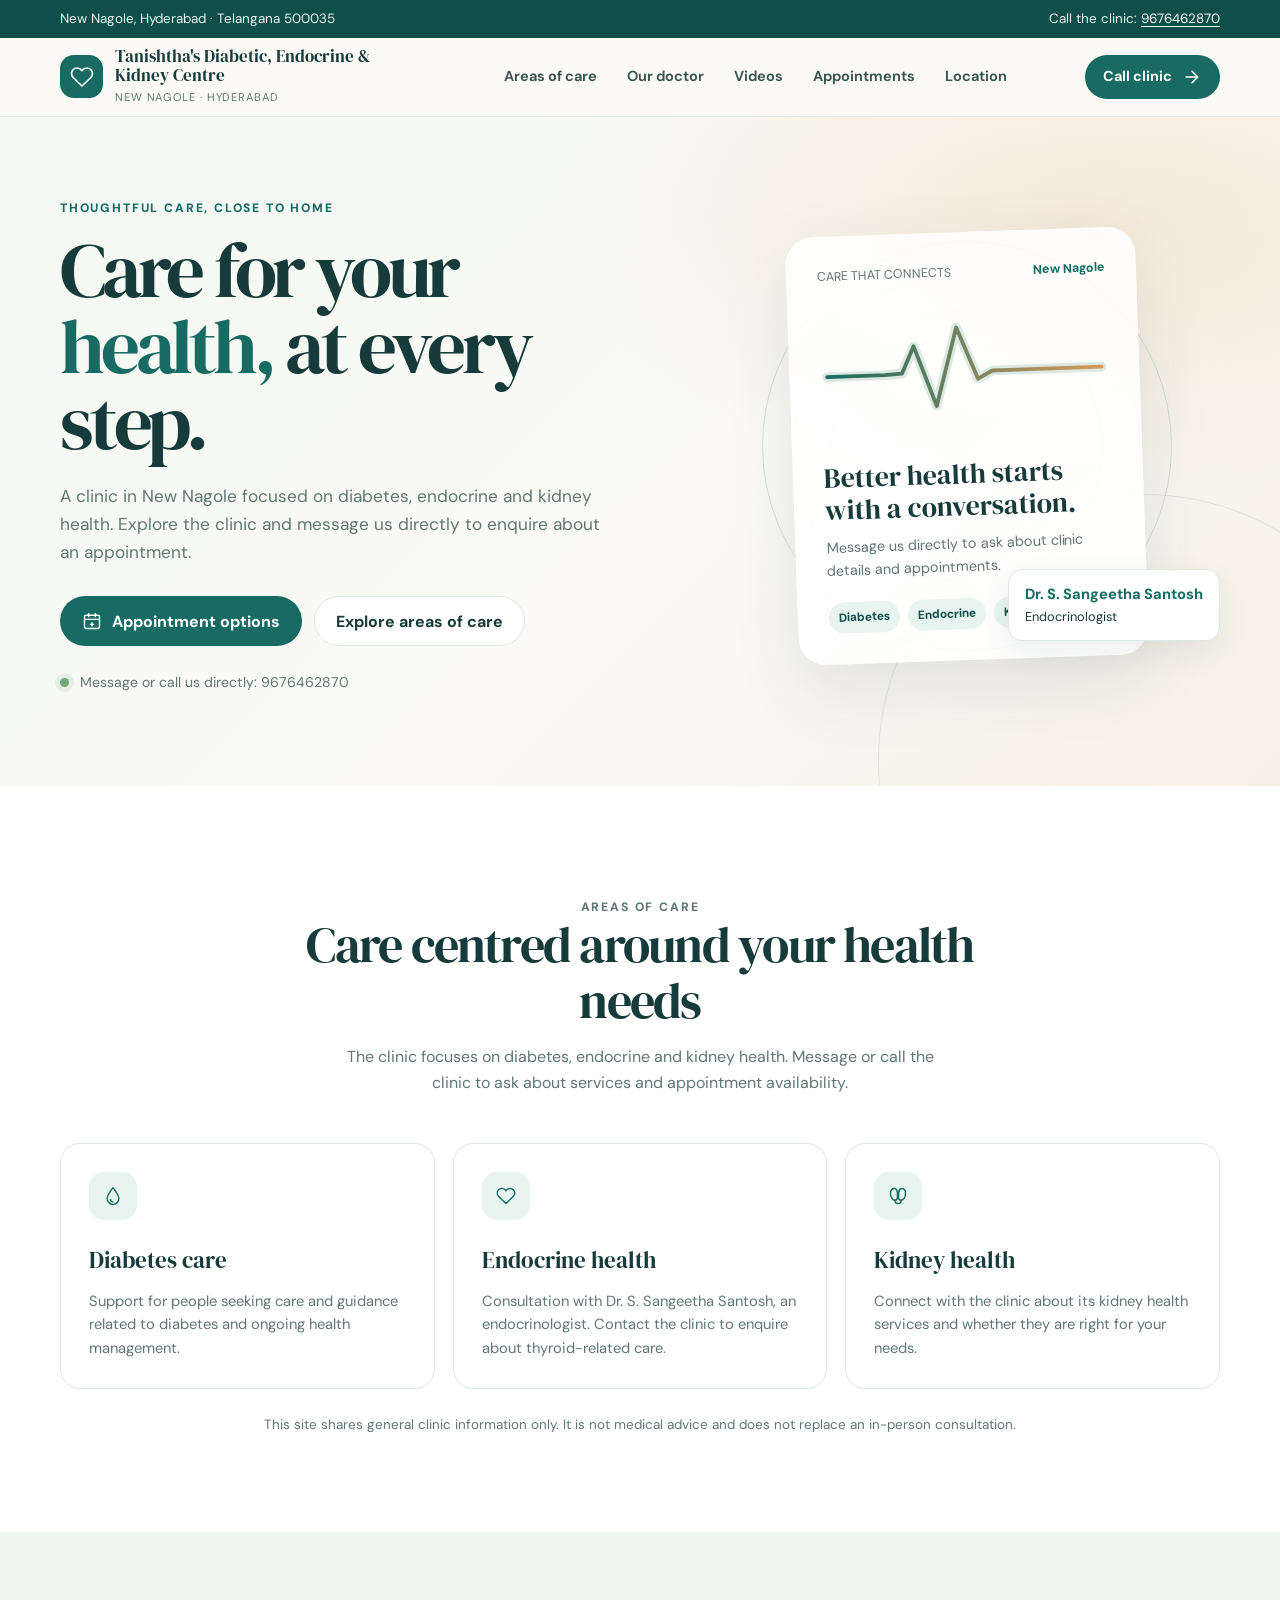
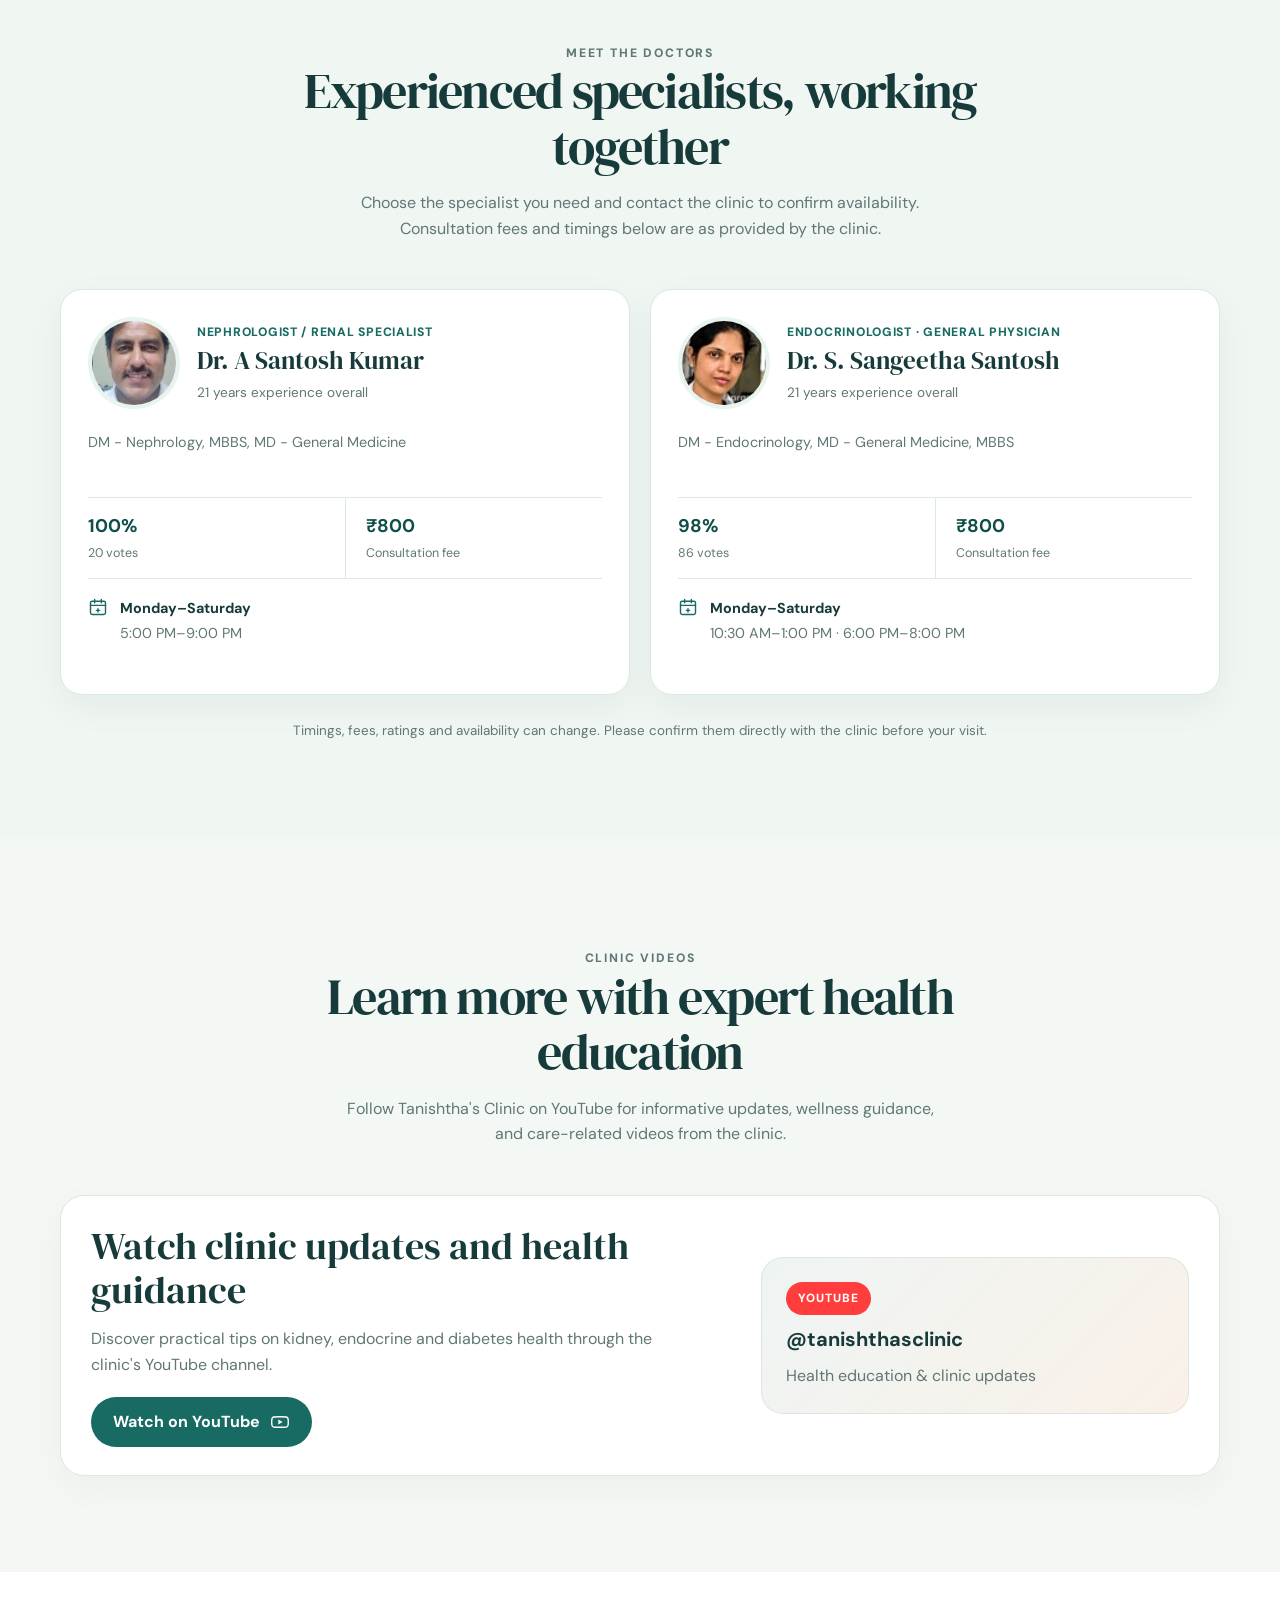
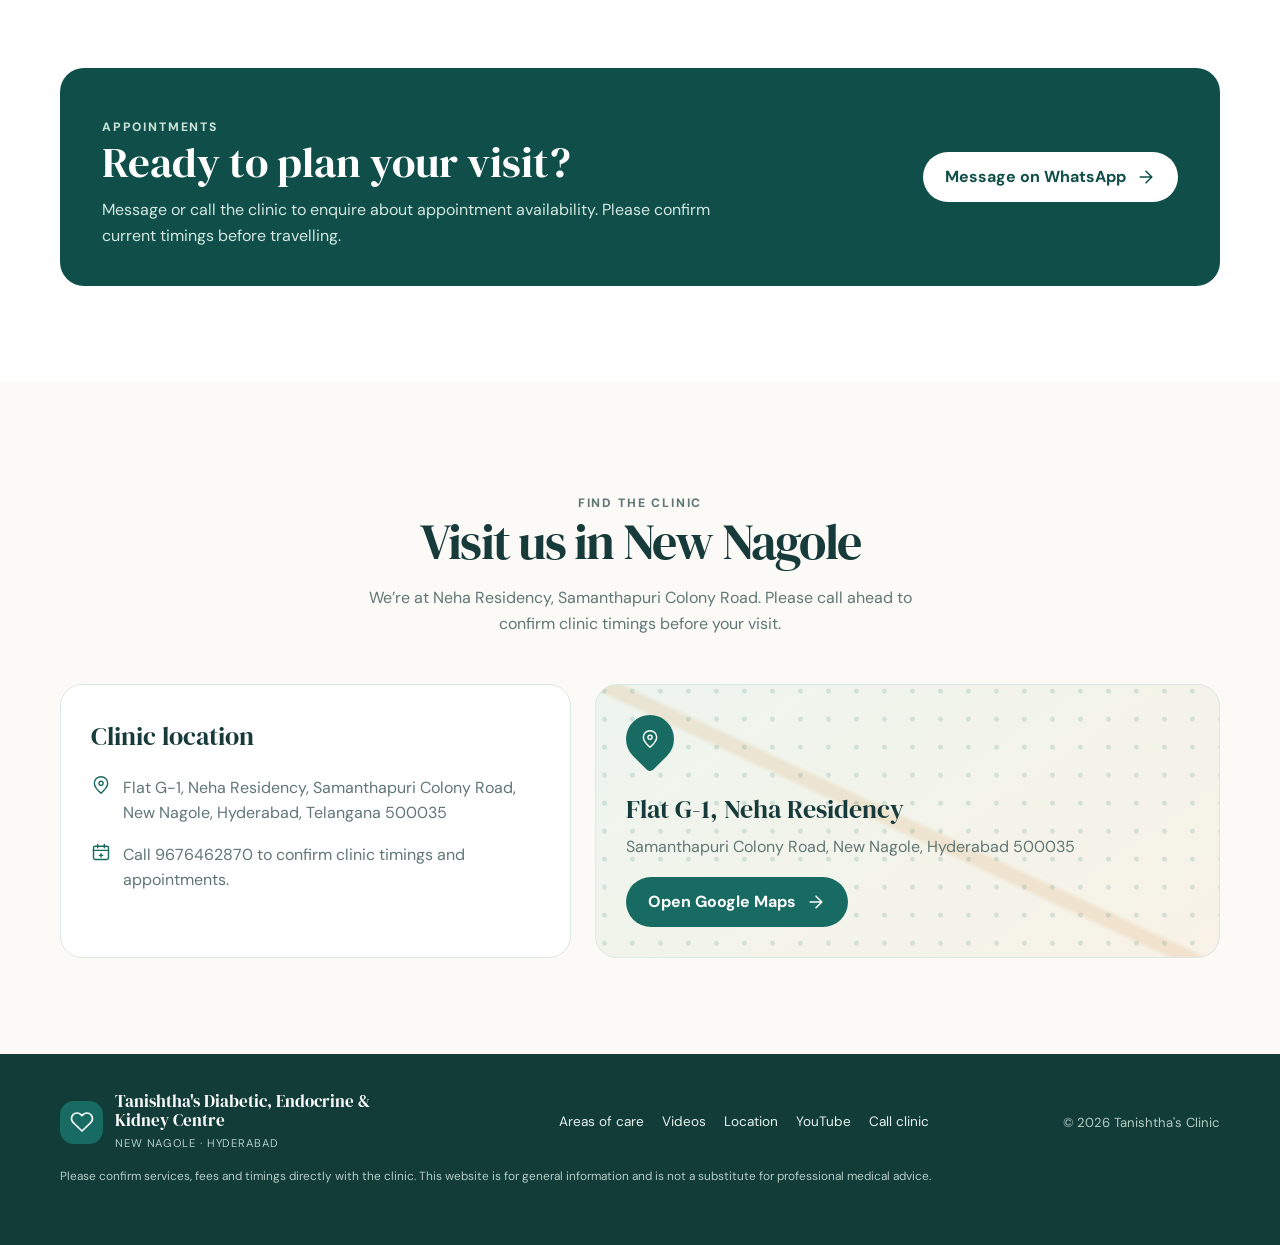
==== commit 93ace06f: "Add clinic YouTube section Add a responsive video promotion section and links to the clinic YouTube " ====
--- a/index.html
+++ b/index.html
@@ -25,6 +25,7 @@
     <symbol id="i-pin" viewBox="0 0 24 24"><path d="M20 10c0 5-8 12-8 12S4 15 4 10a8 8 0 1 1 16 0Z" fill="none" stroke="currentColor" stroke-linejoin="round" stroke-width="1.7"/><circle cx="12" cy="10" r="2.5" fill="none" stroke="currentColor" stroke-width="1.7"/></symbol>
     <symbol id="i-calendar" viewBox="0 0 24 24"><rect x="3" y="5" width="18" height="16" rx="2" fill="none" stroke="currentColor" stroke-width="1.7"/><path d="M16 3v4M8 3v4M3 10h18m-9 4v4m-2-2h4" fill="none" stroke="currentColor" stroke-linecap="round" stroke-width="1.7"/></symbol>
     <symbol id="i-doctor" viewBox="0 0 24 24"><path d="M12 12a4 4 0 1 0 0-8 4 4 0 0 0 0 8Zm-7 9a7 7 0 0 1 14 0M19 8v6a3 3 0 0 1-6 0v-2" fill="none" stroke="currentColor" stroke-linecap="round" stroke-linejoin="round" stroke-width="1.7"/></symbol>
+    <symbol id="i-youtube" viewBox="0 0 24 24"><path d="M21.6 7.9a2.7 2.7 0 0 0-1.9-1.9C18 5.7 12 5.7 12 5.7s-6 0-7.7.3A2.7 2.7 0 0 0 2.4 7.9 28.4 28.4 0 0 0 2 12a28.4 28.4 0 0 0 .4 4.1 2.7 2.7 0 0 0 1.9 1.9c1.7.3 7.7.3 7.7.3s6 0 7.7-.3a2.7 2.7 0 0 0 1.9-1.9A28.4 28.4 0 0 0 22 12a28.4 28.4 0 0 0-.4-4.1Z" fill="none" stroke="currentColor" stroke-linecap="round" stroke-linejoin="round" stroke-width="1.7"/><path d="m10 9 5 3-5 3V9Z" fill="currentColor"/></symbol>
   </svg>
   <div class="topline">
     <div class="wrap topline-inner">
@@ -41,6 +42,7 @@
       <div class="nav-links" id="navigation">
         <a href="#care">Areas of care</a>
         <a href="#doctor">Our doctor</a>
+        <a href="#videos">Videos</a>
         <a href="#visit">Appointments</a>
         <a href="#location">Location</a>
       </div>
@@ -157,6 +159,28 @@
       </div>
     </section>
 
+    <section class="section video-section" id="videos">
+      <div class="wrap">
+        <div class="section-heading">
+          <p class="eyebrow">Clinic videos</p>
+          <h2>Learn more with expert health education</h2>
+          <p>Follow Tanishtha's Clinic on YouTube for informative updates, wellness guidance, and care-related videos from the clinic.</p>
+        </div>
+        <div class="video-panel">
+          <div class="video-copy">
+            <h3>Watch clinic updates and health guidance</h3>
+            <p>Discover practical tips on kidney, endocrine and diabetes health through the clinic's YouTube channel.</p>
+            <a class="button" href="https://youtube.com/@tanishthasclinic?si=1HWu-fAMVDzfFZlP" target="_blank" rel="noopener noreferrer">Watch on YouTube <svg class="icon" aria-hidden="true"><use href="#i-youtube"/></svg></a>
+          </div>
+          <div class="video-badge" aria-label="Tanishtha's clinic YouTube channel">
+            <span class="video-pill">YouTube</span>
+            <strong>@tanishthasclinic</strong>
+            <span>Health education &amp; clinic updates</span>
+          </div>
+        </div>
+      </div>
+    </section>
+
     <section class="section visit-section" id="visit">
       <div class="wrap">
         <div class="visit-panel">
@@ -199,7 +223,7 @@
         <span class="brand-mark"><svg class="icon" aria-hidden="true"><use href="#i-heart"/></svg></span>
         <span><span class="brand-name">Tanishtha's Diabetic, Endocrine &amp; Kidney Centre</span><span class="brand-subtitle">New Nagole · Hyderabad</span></span>
       </a>
-      <div class="footer-links"><a href="#care">Areas of care</a><a href="#location">Location</a><a href="tel:+919676462870">Call clinic</a></div>
+      <div class="footer-links"><a href="#care">Areas of care</a><a href="#videos">Videos</a><a href="#location">Location</a><a href="https://youtube.com/@tanishthasclinic?si=1HWu-fAMVDzfFZlP" target="_blank" rel="noopener noreferrer">YouTube</a><a href="tel:+919676462870">Call clinic</a></div>
       <span class="footer-copy">© <span id="year">2026</span> Tanishtha's Clinic</span>
     </div>
     <div class="wrap disclaimer">Please confirm services, fees and timings directly with the clinic. This website is for general information and is not a substitute for professional medical advice.</div>
--- a/assets/clinic.css
+++ b/assets/clinic.css
@@ -106,6 +106,15 @@
 .doctor-schedule .icon { color: var(--brand); }
 .doctor-schedule strong { display: block; margin-bottom: 2px; color: var(--ink); }
 
+.video-section { background: #f4f8f5; }
+.video-panel { display: grid; grid-template-columns: 1.2fr .8fr; align-items: center; gap: 28px; padding: 28px 30px; border: 1px solid var(--line); border-radius: 24px; background: white; box-shadow: 0 12px 36px rgba(23,59,58,.04); }
+.video-copy h3 { margin: 0; font-family: "DM Serif Display", Georgia, serif; font-size: clamp(1.8rem, 3vw, 2.5rem); font-weight: 400; line-height: 1.15; }
+.video-copy p { margin: 14px 0 20px; max-width: 580px; color: var(--muted); }
+.video-badge { display: flex; flex-direction: column; gap: 8px; align-items: flex-start; padding: 24px; border-radius: 22px; background: linear-gradient(135deg, rgba(23,107,98,.07), rgba(215,155,87,.14)); border: 1px solid rgba(23,107,98,.1); color: var(--ink); }
+.video-pill { display: inline-flex; align-items: center; justify-content: center; padding: 7px 12px; border-radius: 999px; background: #ff3d3d; color: white; font-size: .74rem; font-weight: 800; letter-spacing: .08em; text-transform: uppercase; }
+.video-badge strong { font-size: 1.25rem; }
+.video-badge span:last-child { color: var(--muted); }
+
 .visit-section { background: white; }
 .visit-panel { display: grid; grid-template-columns: 1fr auto; align-items: center; gap: 36px; padding: 38px 42px; border-radius: 24px; background: var(--brand-dark); color: white; }
 .visit-panel h2 { margin: 0; font-family: "DM Serif Display", Georgia, serif; font-size: clamp(1.8rem, 3.6vw, 2.7rem); font-weight: 400; line-height: 1.1; }
@@ -163,6 +172,7 @@
   .care-grid { grid-template-columns: 1fr; gap: 13px; }
   .care-card { min-height: auto; padding: 23px; }
   .care-icon { margin-bottom: 15px; }
+  .video-panel { grid-template-columns: 1fr; padding: 22px 20px; }
   .doctors-grid, .location-grid { grid-template-columns: 1fr; gap: 16px; }
   .doctor-card { padding: 23px; }
   .doctor-qualifications { min-height: 0; }
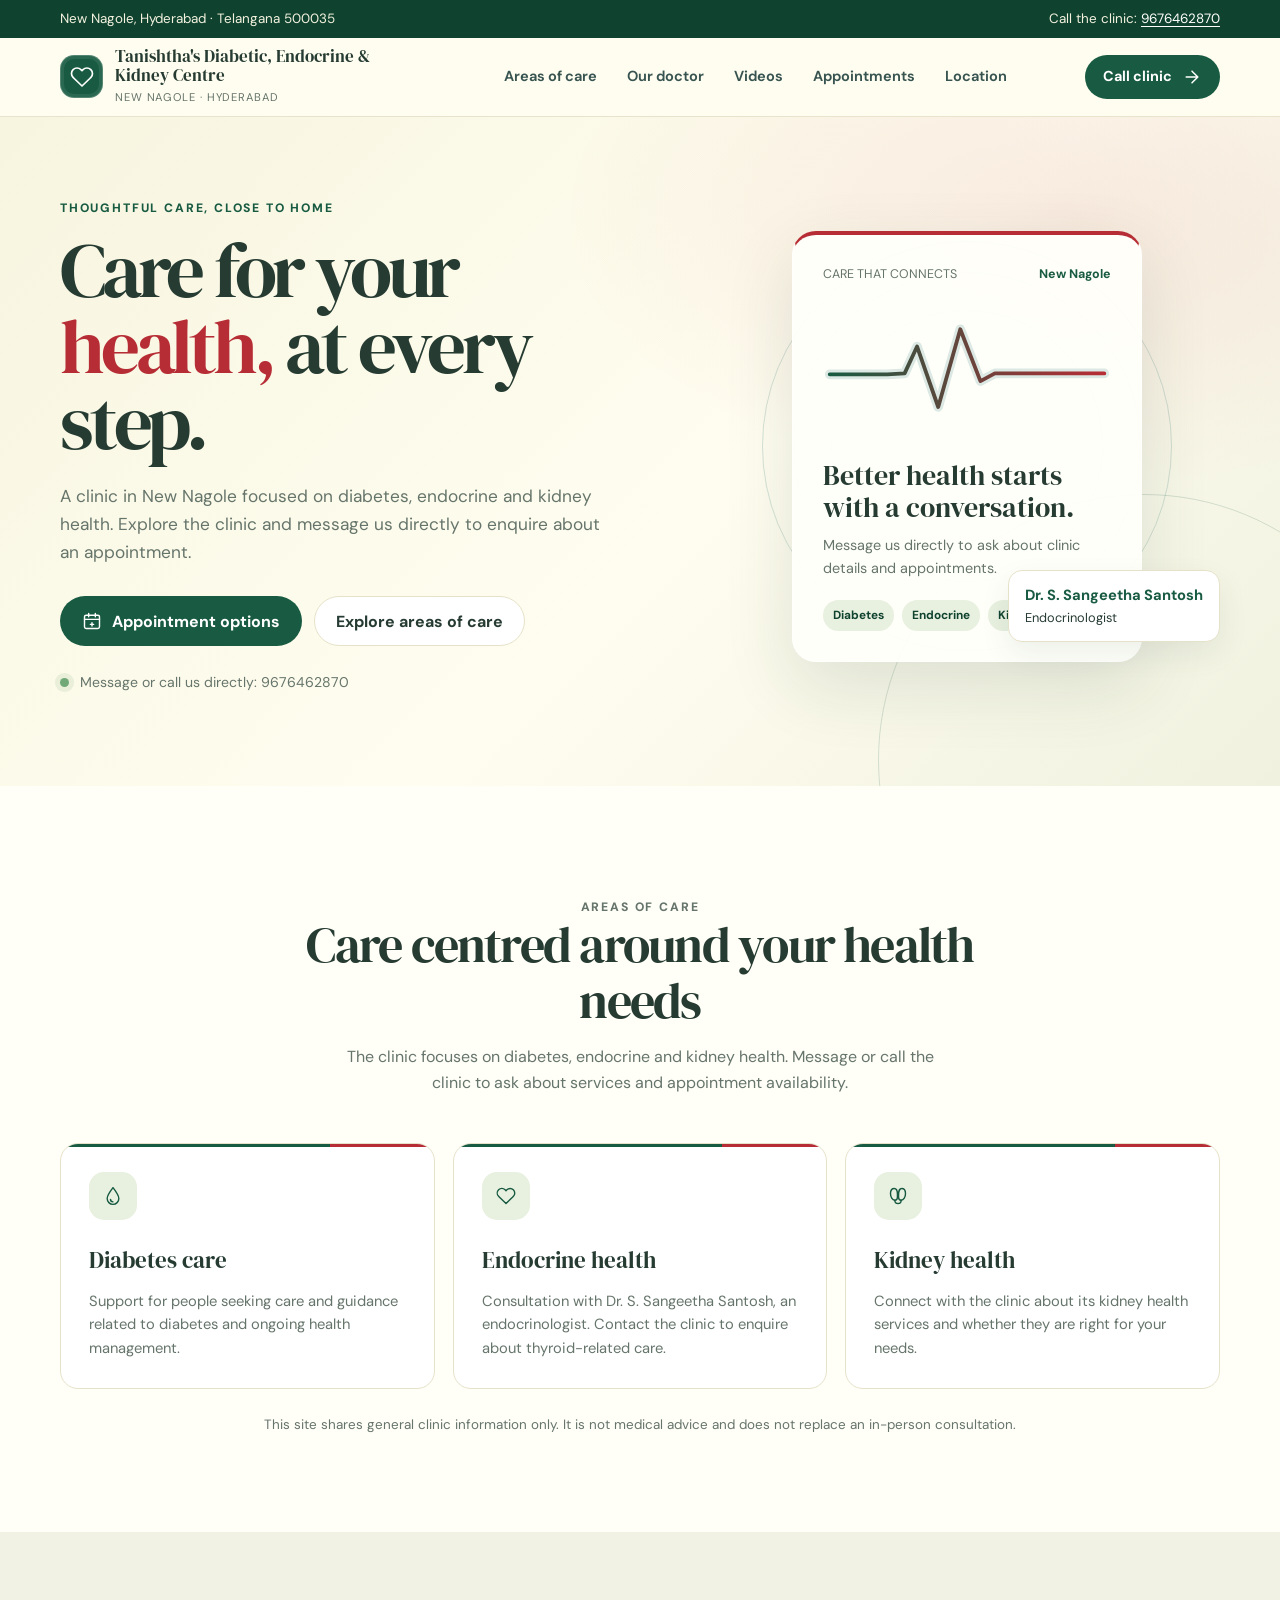
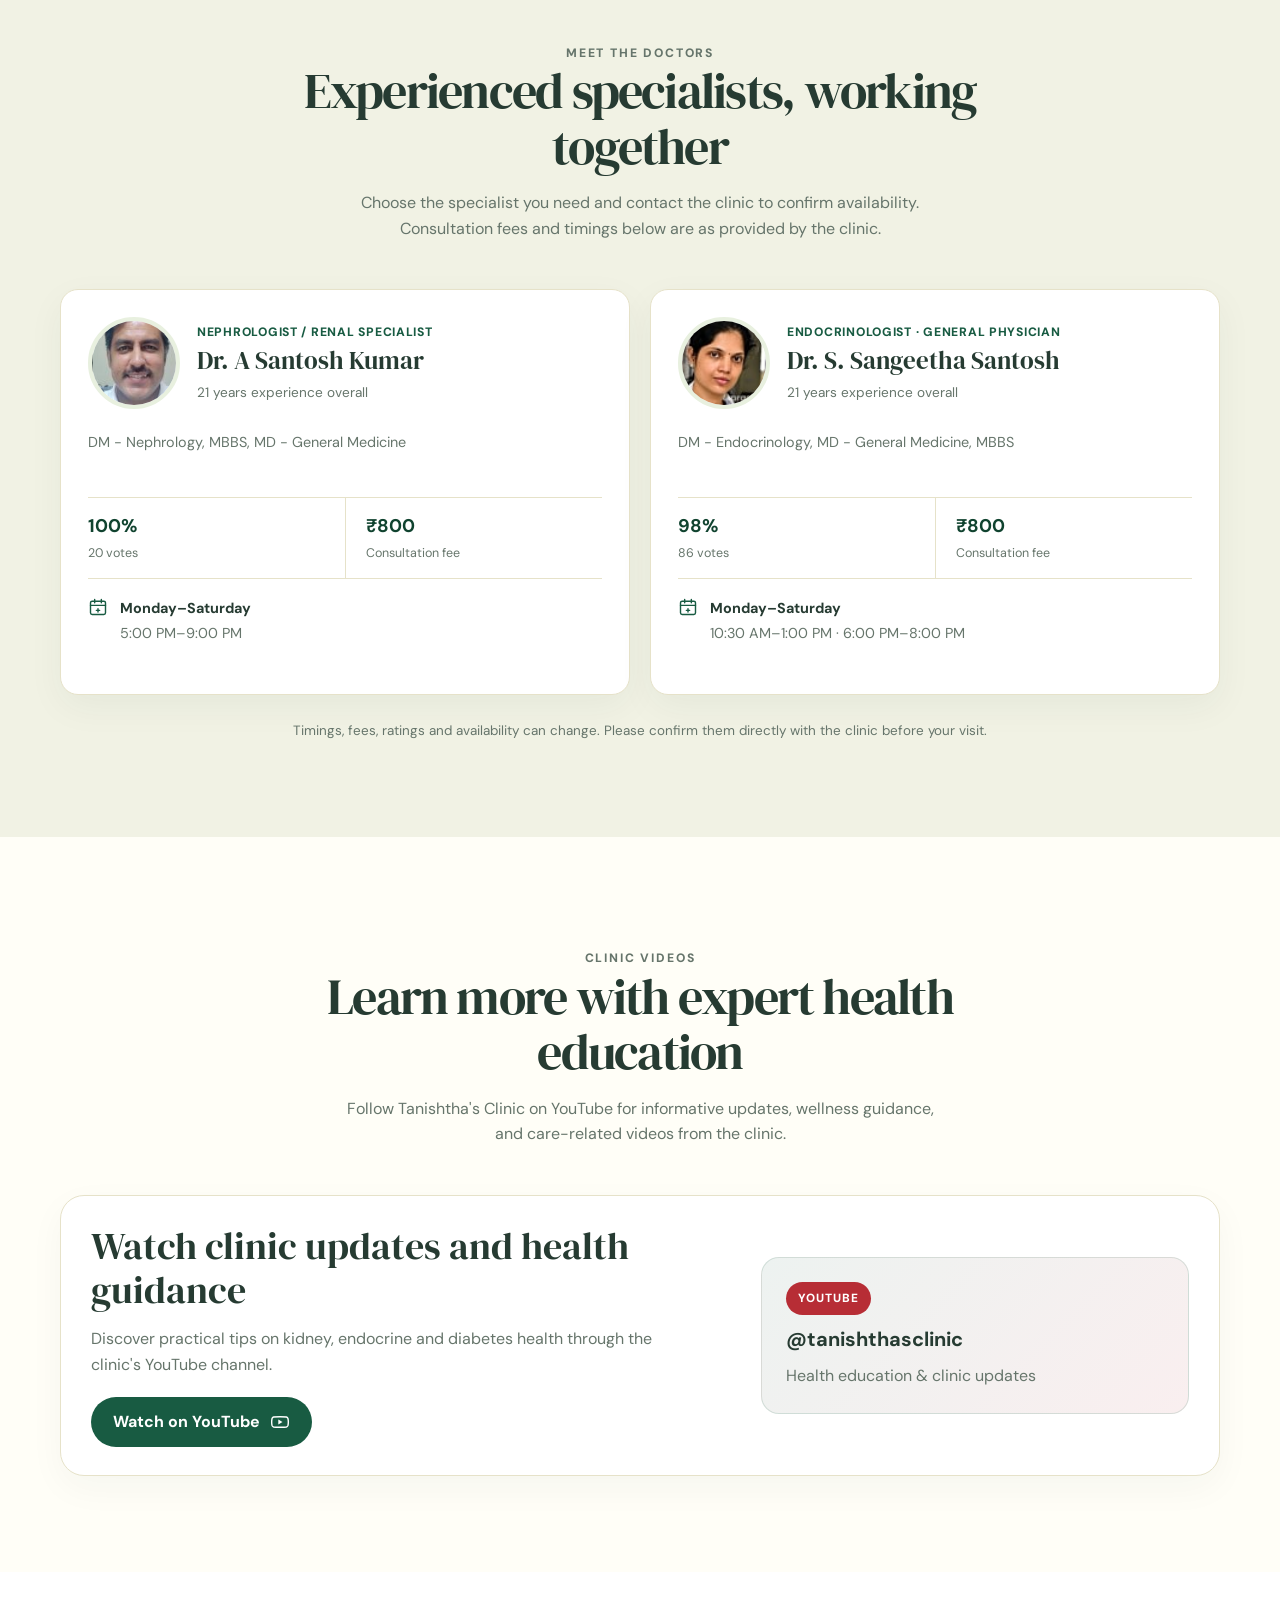
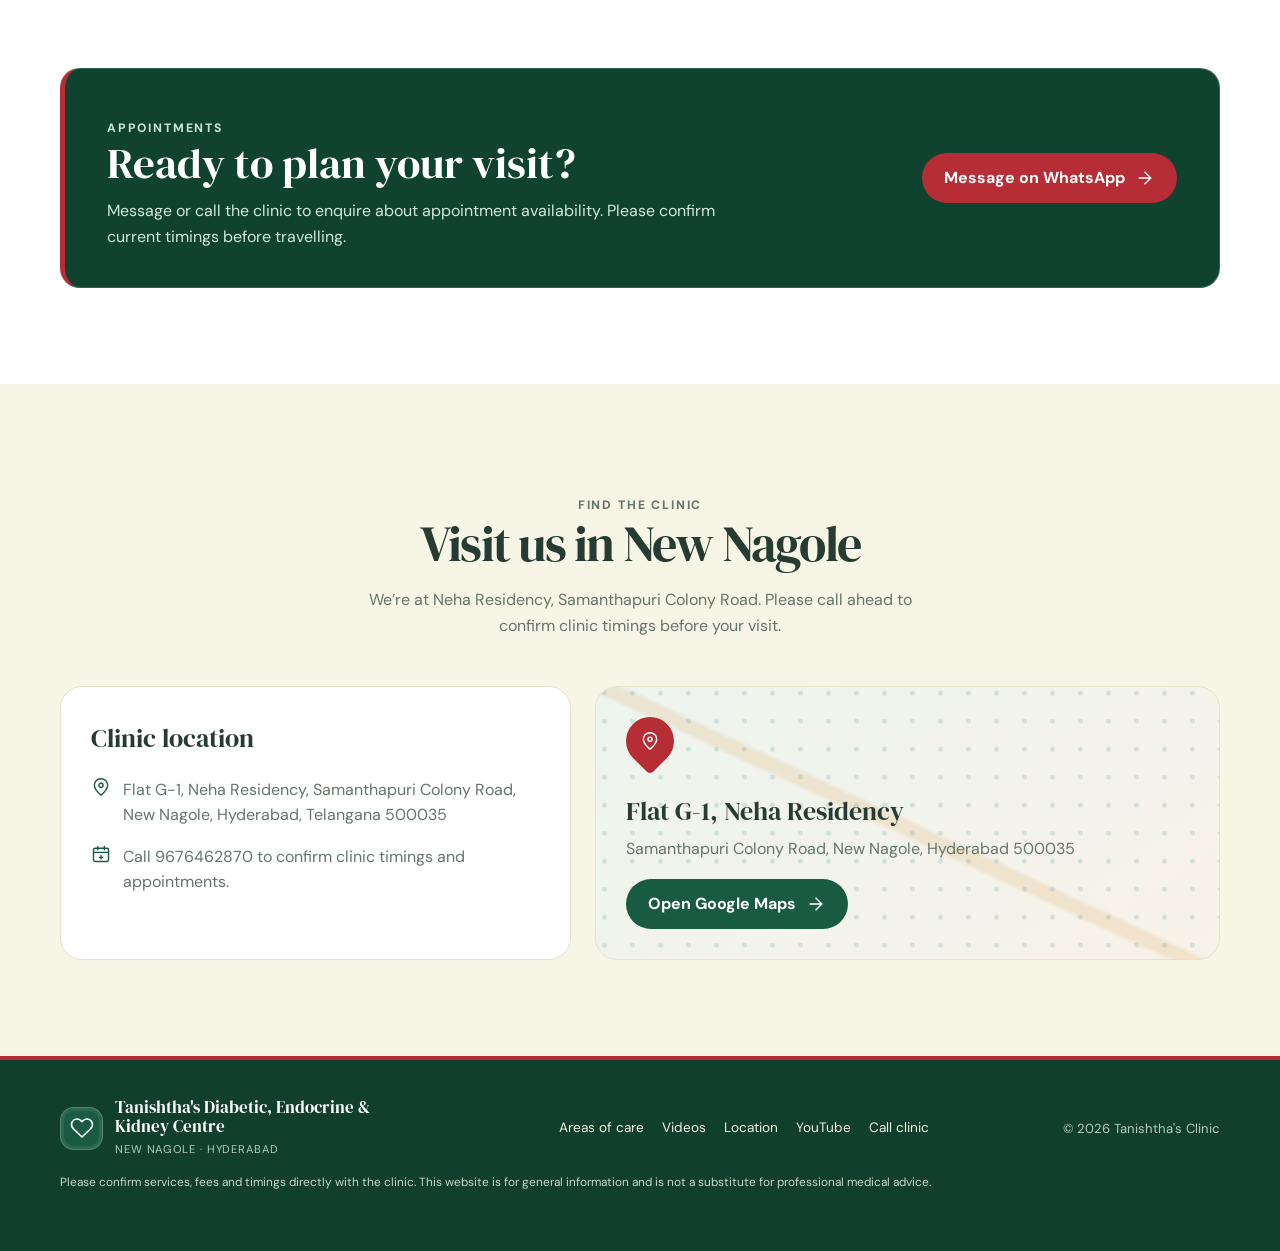
==== commit 45a03443: "Refresh clinic website branding Align the site palette and visual accents with Tanishtha's clinic pr" ====
--- a/index.html
+++ b/index.html
@@ -3,7 +3,7 @@
 <head>
   <meta charset="utf-8">
   <meta name="viewport" content="width=device-width, initial-scale=1">
-  <meta name="theme-color" content="#fbfaf6">
+  <meta name="theme-color" content="#fffdf0">
   <meta name="description" content="Contact Tanishtha's Diabetic, Endocrine & Kidney Centre in New Nagole, Hyderabad. WhatsApp or call 9676462870 for appointment enquiries and clinic details.">
   <meta property="og:type" content="website">
   <meta property="og:title" content="Tanishtha's Diabetic, Endocrine & Kidney Centre">
@@ -73,7 +73,7 @@
           <article class="art-card">
             <div class="art-top"><span>CARE THAT CONNECTS</span><strong>New Nagole</strong></div>
             <svg class="health-mark" viewBox="0 0 300 130" role="img" aria-label="Decorative heartbeat line">
-              <defs><linearGradient id="wave" x1="0" x2="1"><stop stop-color="#176b62"/><stop offset="1" stop-color="#d79b57"/></linearGradient></defs>
+              <defs><linearGradient id="wave" x1="0" x2="1"><stop stop-color="#185b42"/><stop offset="1" stop-color="#b72d35"/></linearGradient></defs>
               <path d="M7 66h60l18-1 13-28 22 63 23-81 21 54 15-8h114" fill="none" stroke="#dce8e3" stroke-linecap="round" stroke-linejoin="round" stroke-width="10"/>
               <path d="M7 66h60l18-1 13-28 22 63 23-81 21 54 15-8h114" fill="none" stroke="url(#wave)" stroke-linecap="round" stroke-linejoin="round" stroke-width="4"/>
             </svg>
--- a/assets/clinic.css
+++ b/assets/clinic.css
@@ -1,15 +1,15 @@
 :root {
   color-scheme: light;
-  --ink: #173b3a;
-  --muted: #607775;
-  --brand: #176b62;
-  --brand-dark: #104f49;
-  --brand-light: #e7f4f0;
-  --accent: #d79b57;
-  --paper: #fbfaf6;
+  --ink: #263b32;
+  --muted: #66756b;
+  --brand: #185b42;
+  --brand-dark: #10432f;
+  --brand-light: #e8f0df;
+  --accent: #b72d35;
+  --paper: #fffdf0;
   --white: #fff;
-  --line: #dce8e3;
-  --shadow: 0 24px 70px rgba(23, 59, 58, .1);
+  --line: #e6e2c9;
+  --shadow: 0 24px 70px rgba(24, 55, 40, .12);
   font-family: "DM Sans", "Segoe UI", sans-serif;
   scroll-behavior: smooth;
 }
@@ -27,19 +27,19 @@
 .section-heading h2 { margin: 0; font-family: "DM Serif Display", Georgia, serif; font-size: clamp(2rem, 4vw, 3.15rem); font-weight: 400; letter-spacing: -.035em; line-height: 1.1; }
 .section-heading p { margin: 16px auto 0; max-width: 590px; color: var(--muted); }
 .button { min-height: 50px; display: inline-flex; align-items: center; justify-content: center; gap: 10px; padding: 0 21px; border: 1px solid transparent; border-radius: 999px; background: var(--brand); color: var(--white); font-weight: 700; transition: background .2s, transform .2s, box-shadow .2s; }
-.button:hover { transform: translateY(-2px); background: var(--brand-dark); box-shadow: 0 10px 24px rgba(23, 107, 98, .2); }
+.button:hover { transform: translateY(-2px); background: var(--brand-dark); box-shadow: 0 10px 24px rgba(24, 91, 66, .2); }
 .button:focus-visible, a:focus-visible, button:focus-visible { outline: 3px solid var(--accent); outline-offset: 3px; }
 .button--outline { border-color: rgba(255,255,255,.56); background: transparent; color: var(--white); }
 .button--outline:hover { background: rgba(255,255,255,.12); }
 .icon { width: 20px; height: 20px; flex: none; }
 
-.topline { background: var(--brand-dark); color: #e9f5f1; font-size: .84rem; }
+.topline { background: var(--brand-dark); color: #f3f2df; font-size: .84rem; }
 .topline-inner { min-height: 38px; display: flex; align-items: center; justify-content: space-between; gap: 14px; }
 .topline a { color: white; text-decoration: underline; text-underline-offset: 3px; }
-.header { position: sticky; z-index: 20; top: 0; border-bottom: 1px solid rgba(220,232,227,.82); background: rgba(251,250,246,.94); backdrop-filter: blur(14px); }
+.header { position: sticky; z-index: 20; top: 0; border-bottom: 1px solid rgba(230,226,201,.9); background: rgba(255,253,240,.95); backdrop-filter: blur(14px); }
 .nav { min-height: 78px; display: flex; align-items: center; justify-content: space-between; gap: 24px; }
 .brand { display: flex; align-items: center; gap: 12px; min-width: 0; }
-.brand-mark { width: 43px; height: 43px; display: grid; place-items: center; border-radius: 14px; background: var(--brand); color: white; }
+.brand-mark { width: 43px; height: 43px; display: grid; place-items: center; border: 1px solid rgba(255,255,255,.26); border-radius: 14px; background: var(--brand); color: white; box-shadow: inset 0 0 0 3px rgba(255,255,255,.08); }
 .brand-mark .icon { width: 24px; height: 24px; }
 .brand-name { display: block; max-width: 310px; font-family: "DM Serif Display", Georgia, serif; font-size: 1.08rem; line-height: 1.12; }
 .brand-subtitle { display: block; margin-top: 4px; color: var(--muted); font-size: .7rem; letter-spacing: .08em; text-transform: uppercase; }
@@ -52,11 +52,11 @@
 .menu-toggle[aria-expanded="true"] .menu-icon-open { display: none; }
 .menu-toggle[aria-expanded="true"] .menu-icon-close { display: block; }
 
-.hero { position: relative; overflow: hidden; padding: 82px 0 92px; background: radial-gradient(ellipse at 84% 15%, rgba(215,155,87,.17), transparent 34%), linear-gradient(135deg, #f3f8f3 0%, #fbfaf6 56%, #f5f0e5 100%); }
-.hero::after { position: absolute; right: -130px; bottom: -240px; width: 530px; height: 530px; border: 1px solid rgba(23,107,98,.12); border-radius: 50%; content: ""; }
+.hero { position: relative; overflow: hidden; padding: 82px 0 92px; background: radial-gradient(ellipse at 84% 15%, rgba(183,45,53,.09), transparent 34%), linear-gradient(135deg, #f7f5df 0%, #fffdf0 56%, #f0f1df 100%); }
+.hero::after { position: absolute; right: -130px; bottom: -240px; width: 530px; height: 530px; border: 1px solid rgba(24,91,66,.16); border-radius: 50%; content: ""; }
 .hero-grid { position: relative; z-index: 1; display: grid; grid-template-columns: 1.08fr .92fr; align-items: center; gap: 60px; }
 .hero h1 { max-width: 700px; margin: 0; font-family: "DM Serif Display", Georgia, serif; font-size: clamp(3rem, 6vw, 5.55rem); font-weight: 400; letter-spacing: -.055em; line-height: .99; }
-.hero h1 em { color: var(--brand); font-style: normal; }
+.hero h1 em { color: var(--accent); font-style: normal; }
 .hero-copy { max-width: 560px; margin: 23px 0 0; color: var(--muted); font-size: 1.08rem; }
 .hero-actions { display: flex; flex-wrap: wrap; gap: 12px; margin-top: 30px; }
 .hero .button--soft { border-color: var(--line); background: white; color: var(--ink); }
@@ -68,7 +68,7 @@
 .art-orbit::before, .art-orbit::after { position: absolute; border: 1px solid rgba(23,107,98,.12); border-radius: 50%; content: ""; }
 .art-orbit::before { inset: 30px; }
 .art-orbit::after { inset: 68px; }
-.art-card { position: relative; z-index: 1; width: min(350px, 84%); padding: 30px; border: 1px solid rgba(255,255,255,.7); border-radius: 28px; background: rgba(255,255,255,.87); box-shadow: var(--shadow); transform: rotate(-2deg); }
+.art-card { position: relative; z-index: 1; width: min(350px, 84%); padding: 30px; border: 1px solid rgba(255,255,255,.8); border-top: 4px solid var(--accent); border-radius: 24px; background: rgba(255,255,250,.94); box-shadow: var(--shadow); }
 .art-top { display: flex; align-items: center; justify-content: space-between; color: var(--muted); font-size: .78rem; }
 .art-top strong { color: var(--brand); }
 .health-mark { width: 100%; margin: 26px 0 23px; }
@@ -79,20 +79,21 @@
 .floating-note { position: absolute; z-index: 2; right: 0; bottom: 20px; padding: 13px 16px; border: 1px solid var(--line); border-radius: 14px; background: white; box-shadow: 0 12px 30px rgba(23,59,58,.08); font-size: .8rem; }
 .floating-note strong { display: block; color: var(--brand); font-size: .92rem; }
 
-.care-section { background: white; }
+.care-section { background: #fffef7; }
 .care-grid { display: grid; grid-template-columns: repeat(3, 1fr); gap: 18px; }
-.care-card { min-height: 245px; padding: 28px; border: 1px solid var(--line); border-radius: 20px; background: #fff; transition: transform .2s, box-shadow .2s; }
+.care-card { position: relative; min-height: 245px; padding: 28px; overflow: hidden; border: 1px solid var(--line); border-radius: 18px; background: #fff; transition: transform .2s, box-shadow .2s; }
+.care-card::before { position: absolute; top: 0; right: 0; left: 0; height: 3px; background: linear-gradient(90deg, var(--brand) 0 72%, var(--accent) 72%); content: ""; }
 .care-card:hover { transform: translateY(-4px); box-shadow: 0 14px 36px rgba(23,59,58,.08); }
 .care-icon { width: 48px; height: 48px; display: grid; place-items: center; margin-bottom: 22px; border-radius: 15px; background: var(--brand-light); color: var(--brand); }
 .care-card h3 { margin: 0; font-family: "DM Serif Display", Georgia, serif; font-size: 1.45rem; font-weight: 400; }
 .care-card p { margin: 10px 0 0; color: var(--muted); font-size: .92rem; }
 .note { margin: 25px auto 0; max-width: 790px; color: var(--muted); text-align: center; font-size: .84rem; }
 
-.doctor-section { background: #f0f6f2; }
+.doctor-section { background: #f1f2e4; }
 .doctors-grid { display: grid; grid-template-columns: repeat(2, minmax(0, 1fr)); gap: 20px; }
-.doctor-card { display: flex; flex-direction: column; padding: 27px; border: 1px solid var(--line); border-radius: 22px; background: white; box-shadow: 0 12px 36px rgba(23,59,58,.05); }
+.doctor-card { display: flex; flex-direction: column; padding: 27px; border: 1px solid var(--line); border-radius: 18px; background: white; box-shadow: 0 12px 36px rgba(23,59,58,.05); }
 .doctor-card-top { display: flex; align-items: center; gap: 17px; }
-.doctor-photo { width: 92px; height: 92px; flex: none; border: 4px solid var(--brand-light); border-radius: 50%; background: #edf5ee; object-fit: cover; }
+.doctor-photo { width: 92px; height: 92px; flex: none; border: 4px solid var(--brand-light); border-radius: 50%; background: #edf1df; object-fit: cover; }
 .doctor-specialty { margin: 0 0 5px; color: var(--brand); font-size: .76rem; font-weight: 800; letter-spacing: .06em; text-transform: uppercase; }
 .doctor-card h3 { margin: 0; font-family: "DM Serif Display", Georgia, serif; font-size: 1.55rem; font-weight: 400; line-height: 1.12; }
 .doctor-experience { margin: 7px 0 0; color: var(--muted); font-size: .85rem; }
@@ -106,42 +107,42 @@
 .doctor-schedule .icon { color: var(--brand); }
 .doctor-schedule strong { display: block; margin-bottom: 2px; color: var(--ink); }
 
-.video-section { background: #f4f8f5; }
+.video-section { background: #fffef7; }
 .video-panel { display: grid; grid-template-columns: 1.2fr .8fr; align-items: center; gap: 28px; padding: 28px 30px; border: 1px solid var(--line); border-radius: 24px; background: white; box-shadow: 0 12px 36px rgba(23,59,58,.04); }
 .video-copy h3 { margin: 0; font-family: "DM Serif Display", Georgia, serif; font-size: clamp(1.8rem, 3vw, 2.5rem); font-weight: 400; line-height: 1.15; }
 .video-copy p { margin: 14px 0 20px; max-width: 580px; color: var(--muted); }
-.video-badge { display: flex; flex-direction: column; gap: 8px; align-items: flex-start; padding: 24px; border-radius: 22px; background: linear-gradient(135deg, rgba(23,107,98,.07), rgba(215,155,87,.14)); border: 1px solid rgba(23,107,98,.1); color: var(--ink); }
-.video-pill { display: inline-flex; align-items: center; justify-content: center; padding: 7px 12px; border-radius: 999px; background: #ff3d3d; color: white; font-size: .74rem; font-weight: 800; letter-spacing: .08em; text-transform: uppercase; }
+.video-badge { display: flex; flex-direction: column; gap: 8px; align-items: flex-start; padding: 24px; border-radius: 18px; background: linear-gradient(135deg, rgba(24,91,66,.08), rgba(183,45,53,.08)); border: 1px solid rgba(24,91,66,.14); color: var(--ink); }
+.video-pill { display: inline-flex; align-items: center; justify-content: center; padding: 7px 12px; border-radius: 999px; background: var(--accent); color: white; font-size: .74rem; font-weight: 800; letter-spacing: .08em; text-transform: uppercase; }
 .video-badge strong { font-size: 1.25rem; }
 .video-badge span:last-child { color: var(--muted); }
 
 .visit-section { background: white; }
-.visit-panel { display: grid; grid-template-columns: 1fr auto; align-items: center; gap: 36px; padding: 38px 42px; border-radius: 24px; background: var(--brand-dark); color: white; }
+.visit-panel { display: grid; grid-template-columns: 1fr auto; align-items: center; gap: 36px; padding: 38px 42px; border: 1px solid rgba(255,255,255,.16); border-left: 5px solid var(--accent); border-radius: 20px; background: var(--brand-dark); color: white; }
 .visit-panel h2 { margin: 0; font-family: "DM Serif Display", Georgia, serif; font-size: clamp(1.8rem, 3.6vw, 2.7rem); font-weight: 400; line-height: 1.1; }
 .visit-panel p { max-width: 650px; margin: 12px 0 0; color: #d3e7e0; }
-.visit-panel .button { background: white; color: var(--brand-dark); white-space: nowrap; }
-.visit-panel .button:hover { background: #ecf5f0; }
+.visit-panel .button { background: var(--accent); color: white; white-space: nowrap; }
+.visit-panel .button:hover { background: #98232b; }
 
-.location-section { background: var(--paper); }
+.location-section { background: #f7f5e5; }
 .location-grid { display: grid; grid-template-columns: .9fr 1.1fr; gap: 24px; }
 .location-card, .map-card { min-height: 270px; padding: 30px; border: 1px solid var(--line); border-radius: 22px; background: white; }
 .location-card h3 { margin: 0 0 17px; font-family: "DM Serif Display", Georgia, serif; font-size: 1.65rem; font-weight: 400; }
 .location-detail { display: flex; align-items: flex-start; gap: 12px; margin: 16px 0; color: var(--muted); }
 .location-detail .icon { color: var(--brand); }
 .map-card { display: flex; flex-direction: column; align-items: flex-start; justify-content: flex-end; overflow: hidden; background: radial-gradient(circle at 30% 22%, rgba(23,107,98,.14) 0 2px, transparent 3px), linear-gradient(25deg, transparent 47%, rgba(215,155,87,.18) 48% 50%, transparent 51%), linear-gradient(145deg, #edf5ee, #f8f2e7); background-size: 28px 28px, 100% 100%, 100% 100%; }
-.map-pin { width: 48px; height: 48px; display: grid; place-items: center; margin-bottom: auto; border-radius: 50% 50% 50% 10%; background: var(--brand); color: white; transform: rotate(-45deg); }
+.map-pin { width: 48px; height: 48px; display: grid; place-items: center; margin-bottom: auto; border-radius: 50% 50% 50% 10%; background: var(--accent); color: white; transform: rotate(-45deg); }
 .map-pin .icon { transform: rotate(45deg); }
 .map-card h3 { margin: 26px 0 4px; font-family: "DM Serif Display", Georgia, serif; font-size: 1.6rem; font-weight: 400; }
 .map-card p { margin: 0 0 17px; color: var(--muted); }
 
-.footer { padding: 38px 0; background: #123c38; color: #e6f1ec; }
+.footer { padding: 38px 0; border-top: 4px solid var(--accent); background: #103f2e; color: #f3f2df; }
 .footer-inner { display: flex; align-items: center; justify-content: space-between; gap: 24px; }
 .footer .brand-name { color: white; }
 .footer .brand-subtitle { color: #b4ccc3; }
 .footer-copy { color: #b4ccc3; font-size: .82rem; }
-.footer-links { display: flex; flex-wrap: wrap; gap: 18px; color: #e6f1ec; font-size: .85rem; }
+.footer-links { display: flex; flex-wrap: wrap; gap: 18px; color: #f3f2df; font-size: .85rem; }
 .footer-links a:hover { text-decoration: underline; text-underline-offset: 4px; }
-.disclaimer { padding: 14px 0 22px; background: #123c38; color: #b4ccc3; font-size: .74rem; }
+.disclaimer { padding: 14px 0 22px; background: #103f2e; color: #c9d8ca; font-size: .74rem; }
 
 @media (max-width: 950px) {
   .nav-links { gap: 14px; }
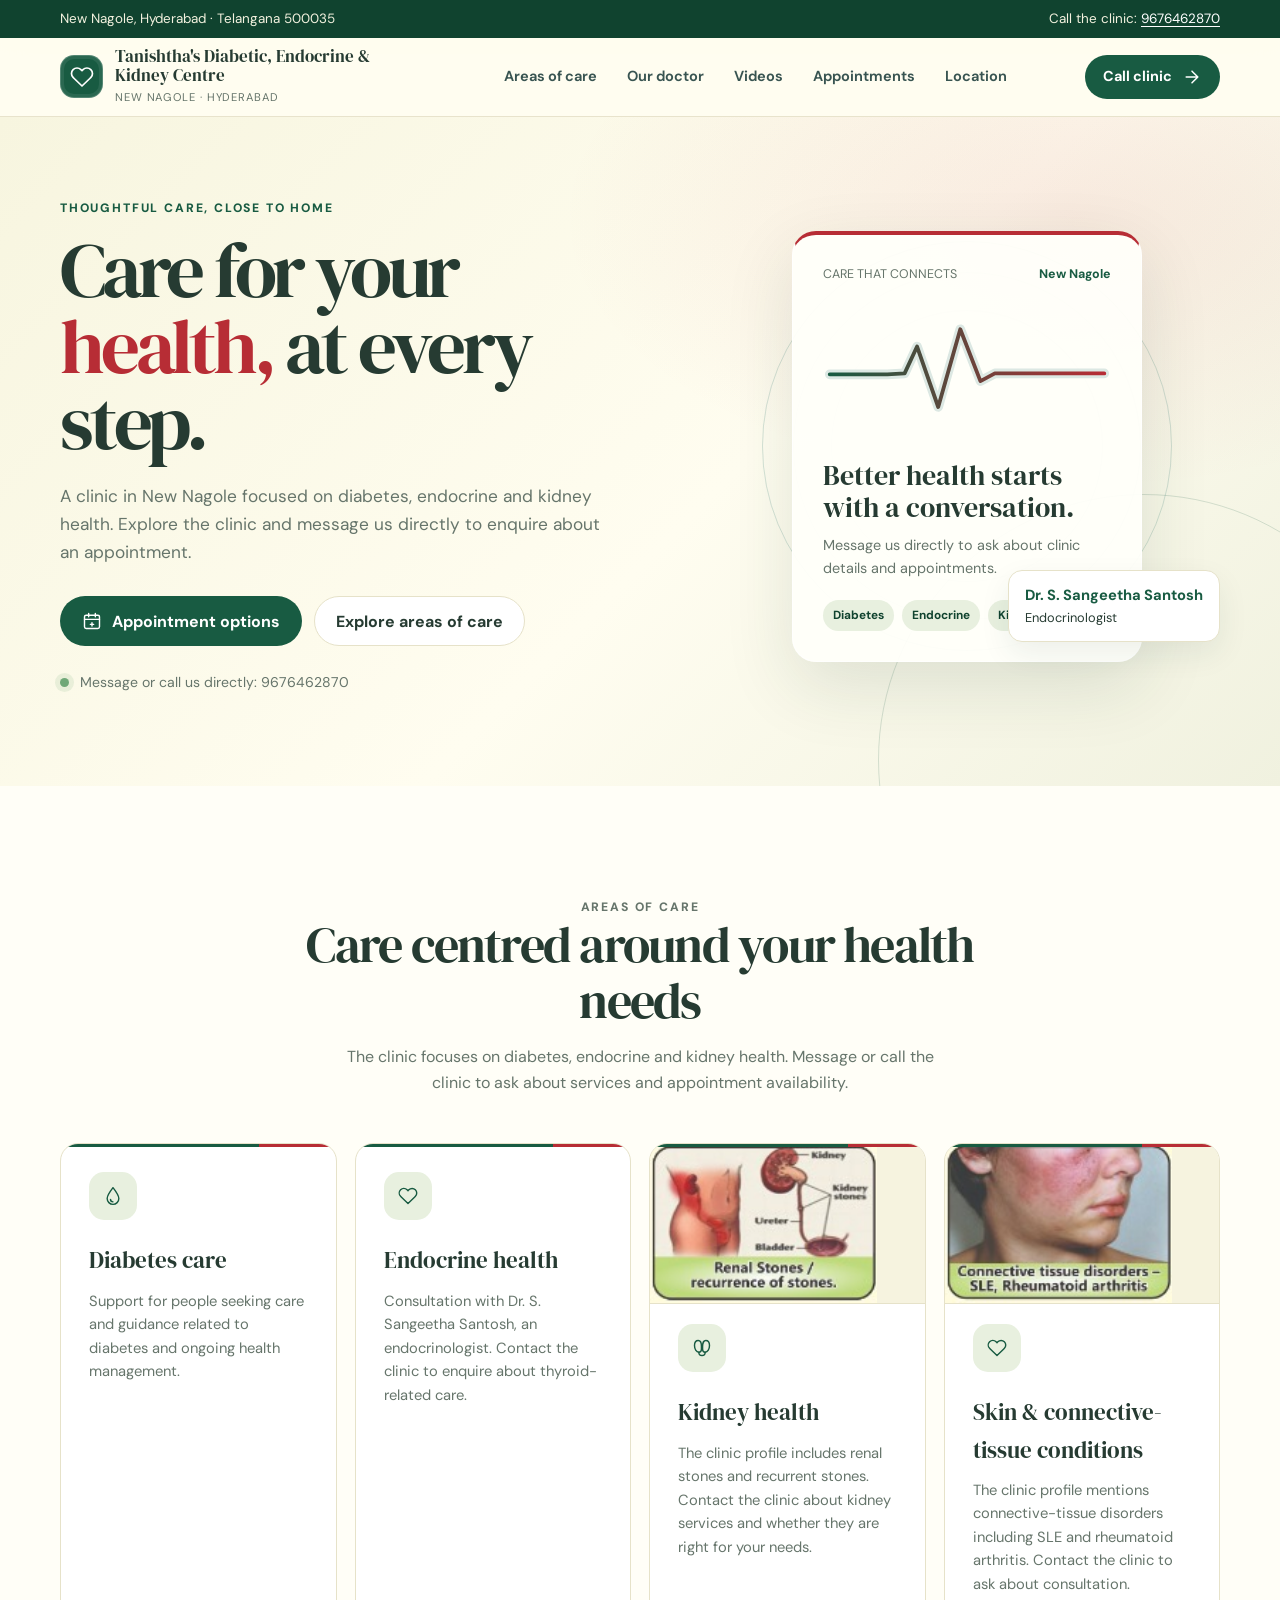
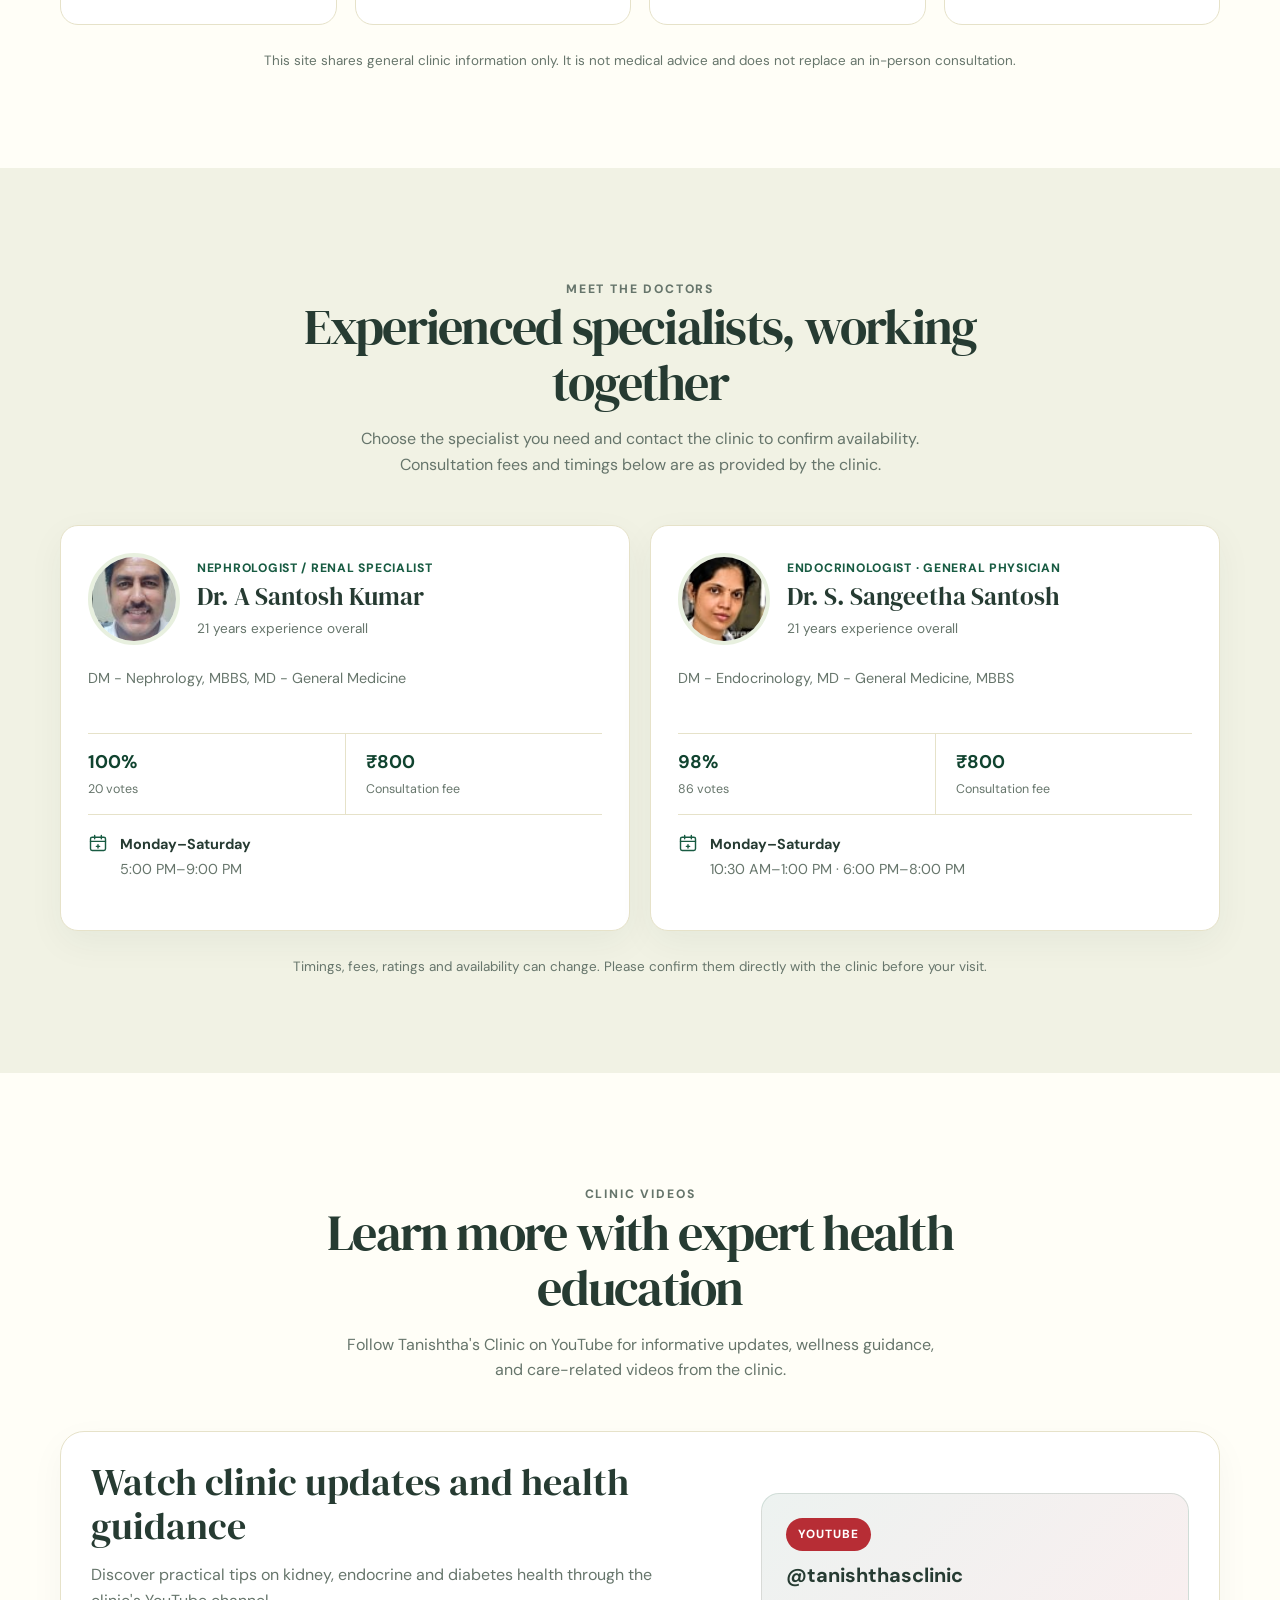
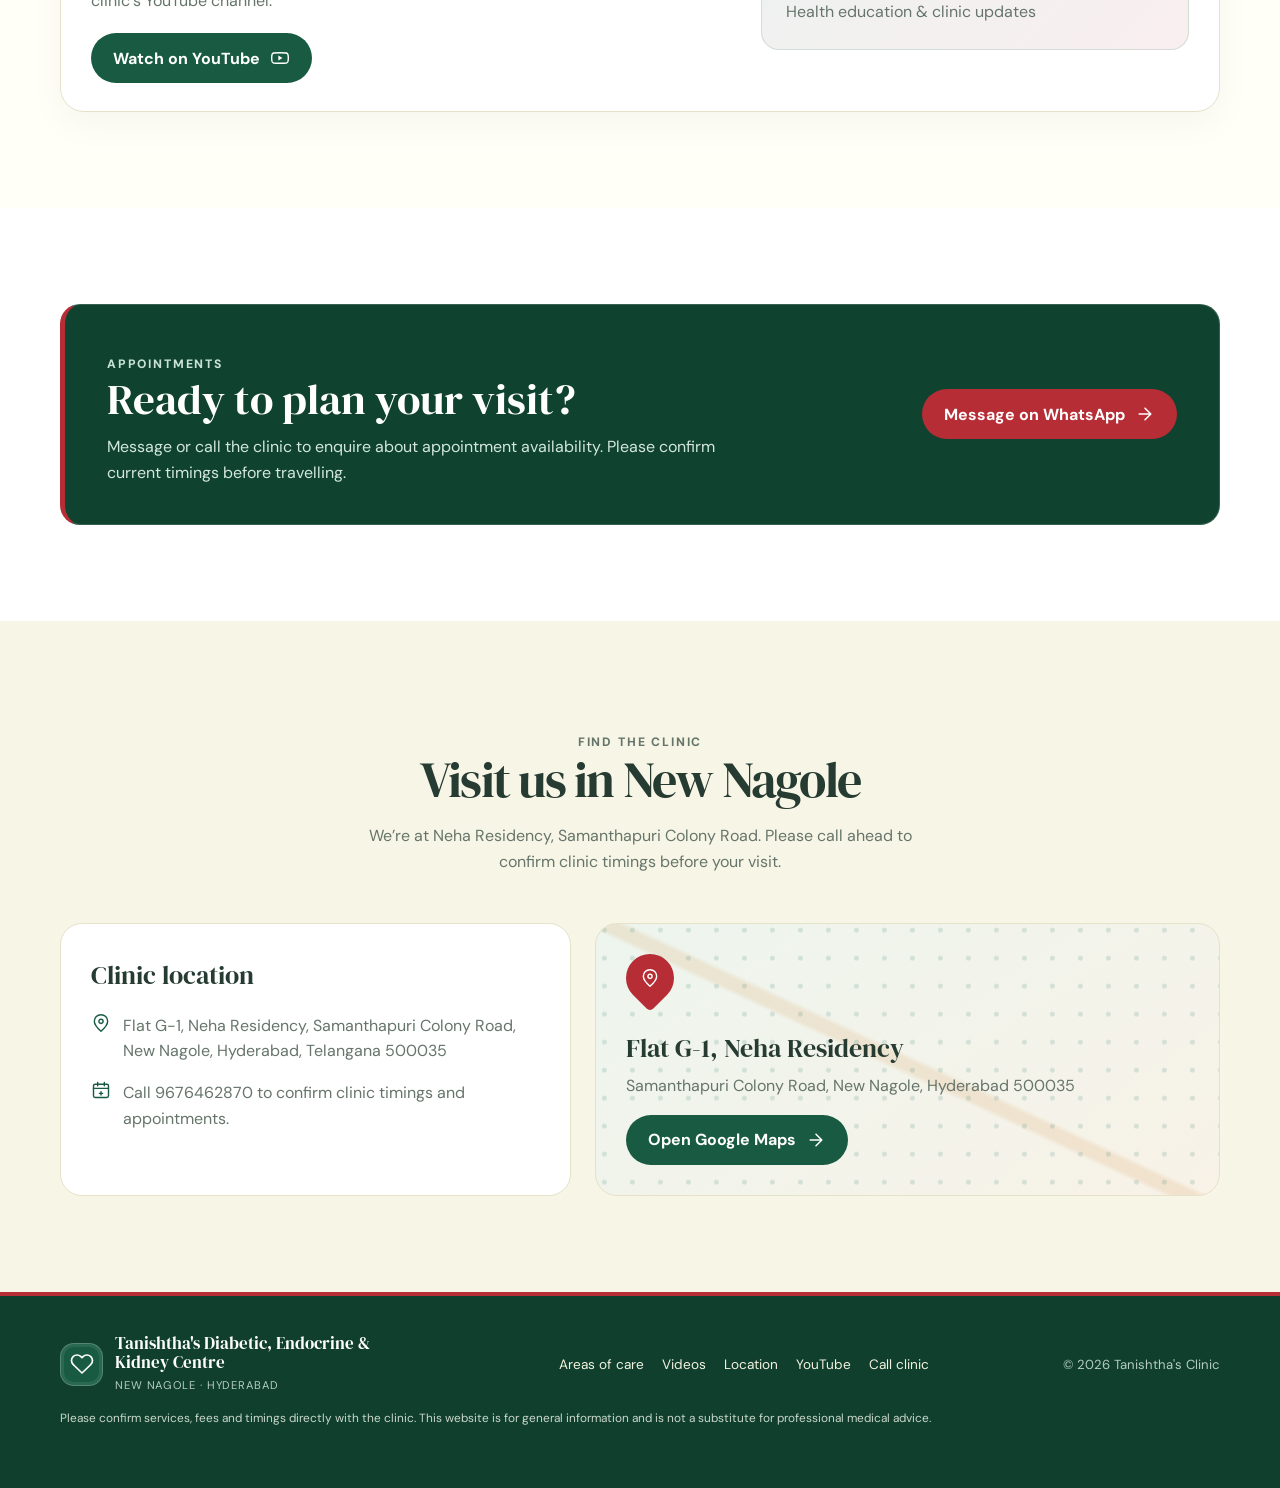
==== commit 72017b6b: "Add clinic profile care illustrations Show the clinic profile's renal-stone and connective-tissue il" ====
--- a/index.html
+++ b/index.html
@@ -105,9 +105,16 @@
             <p>Consultation with Dr. S. Sangeetha Santosh, an endocrinologist. Contact the clinic to enquire about thyroid-related care.</p>
           </article>
           <article class="care-card">
+            <img class="care-photo" src="assets/kidney-stones.png" alt="Clinic profile illustration of renal stones and their recurrence" loading="lazy" width="160" height="112">
             <div class="care-icon"><svg class="icon" aria-hidden="true"><use href="#i-kidney"/></svg></div>
             <h3>Kidney health</h3>
-            <p>Connect with the clinic about its kidney health services and whether they are right for your needs.</p>
+            <p>The clinic profile includes renal stones and recurrent stones. Contact the clinic about kidney services and whether they are right for your needs.</p>
+          </article>
+          <article class="care-card">
+            <img class="care-photo" src="assets/skin-connective-tissue.png" alt="Clinic profile image illustrating connective-tissue disorders" loading="lazy" width="160" height="112">
+            <div class="care-icon"><svg class="icon" aria-hidden="true"><use href="#i-heart"/></svg></div>
+            <h3>Skin &amp; connective-tissue conditions</h3>
+            <p>The clinic profile mentions connective-tissue disorders including SLE and rheumatoid arthritis. Contact the clinic to ask about consultation.</p>
           </article>
         </div>
         <p class="note">This site shares general clinic information only. It is not medical advice and does not replace an in-person consultation.</p>
--- a/assets/clinic.css
+++ b/assets/clinic.css
@@ -80,10 +80,11 @@
 .floating-note strong { display: block; color: var(--brand); font-size: .92rem; }
 
 .care-section { background: #fffef7; }
-.care-grid { display: grid; grid-template-columns: repeat(3, 1fr); gap: 18px; }
+.care-grid { display: grid; grid-template-columns: repeat(4, minmax(0, 1fr)); gap: 18px; }
 .care-card { position: relative; min-height: 245px; padding: 28px; overflow: hidden; border: 1px solid var(--line); border-radius: 18px; background: #fff; transition: transform .2s, box-shadow .2s; }
 .care-card::before { position: absolute; top: 0; right: 0; left: 0; height: 3px; background: linear-gradient(90deg, var(--brand) 0 72%, var(--accent) 72%); content: ""; }
 .care-card:hover { transform: translateY(-4px); box-shadow: 0 14px 36px rgba(23,59,58,.08); }
+.care-photo { width: calc(100% + 56px); height: 160px; max-width: none; margin: -28px -28px 20px; border-bottom: 1px solid var(--line); background: #f6f3df; object-fit: contain; object-position: left center; }
 .care-icon { width: 48px; height: 48px; display: grid; place-items: center; margin-bottom: 22px; border-radius: 15px; background: var(--brand-light); color: var(--brand); }
 .care-card h3 { margin: 0; font-family: "DM Serif Display", Georgia, serif; font-size: 1.45rem; font-weight: 400; }
 .care-card p { margin: 10px 0 0; color: var(--muted); font-size: .92rem; }
@@ -145,6 +146,7 @@
 .disclaimer { padding: 14px 0 22px; background: #103f2e; color: #c9d8ca; font-size: .74rem; }
 
 @media (max-width: 950px) {
+  .care-grid { grid-template-columns: repeat(2, minmax(0, 1fr)); }
   .nav-links { gap: 14px; }
   .nav-links a { font-size: .84rem; }
   .nav-actions .button { padding-inline: 13px; }
@@ -172,6 +174,7 @@
   .section-heading { margin-bottom: 34px; }
   .care-grid { grid-template-columns: 1fr; gap: 13px; }
   .care-card { min-height: auto; padding: 23px; }
+  .care-photo { width: calc(100% + 46px); margin: -23px -23px 18px; }
   .care-icon { margin-bottom: 15px; }
   .video-panel { grid-template-columns: 1fr; padding: 22px 20px; }
   .doctors-grid, .location-grid { grid-template-columns: 1fr; gap: 16px; }
